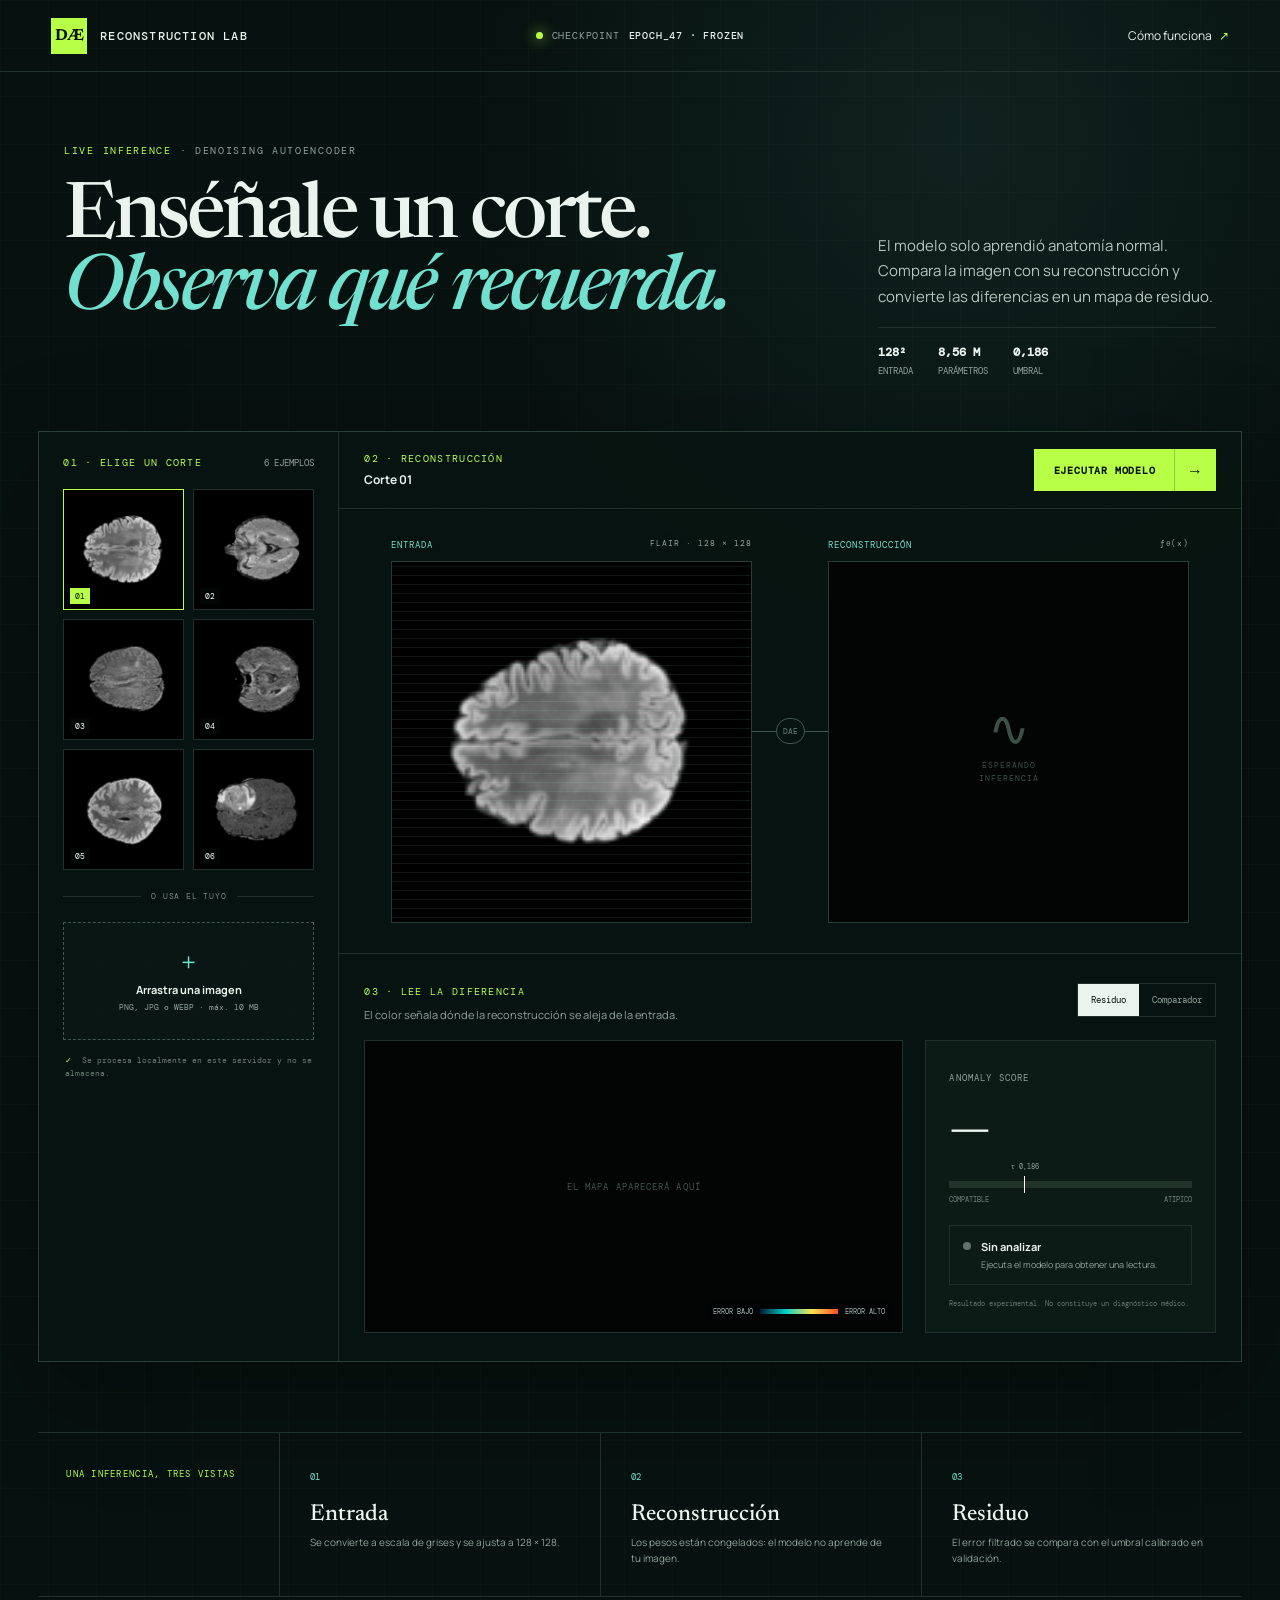
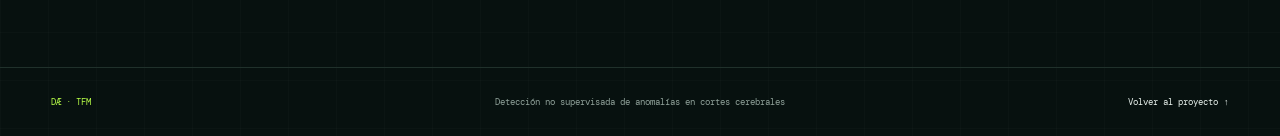
==== web/demo.html @ be8d013a "update web" ====
<!doctype html>
<html lang="es">
<head>
  <meta charset="utf-8">
  <meta name="viewport" content="width=device-width, initial-scale=1">
  <meta name="theme-color" content="#07110f">
  <meta name="description" content="Demo interactiva del autoencoder congelado para reconstrucción de cortes cerebrales FLAIR.">
  <title>DAE Lab · Reconstrucción interactiva</title>
  <link rel="preconnect" href="https://fonts.googleapis.com">
  <link rel="preconnect" href="https://fonts.gstatic.com" crossorigin>
  <link href="https://fonts.googleapis.com/css2?family=DM+Mono:wght@400;500&family=Manrope:wght@400;500;600;700&family=Newsreader:opsz,wght@6..72,500;6..72,600&display=swap" rel="stylesheet">
  <link rel="stylesheet" href="demo.css">
</head>
<body>
  <header class="topbar">
    <a class="brand" href="index.html"><span>DÆ</span><b>reconstruction lab</b></a>
    <div class="model-state"><i></i><span>checkpoint</span><b>epoch_47 · frozen</b></div>
    <a class="back-link" href="index.html">Cómo funciona <span>↗</span></a>
  </header>

  <main>
    <section class="intro">
      <p class="kicker"><span>LIVE INFERENCE</span> · DENOISING AUTOENCODER</p>
      <h1>Enséñale un corte.<br><em>Observa qué recuerda.</em></h1>
      <p class="intro-copy">El modelo solo aprendió anatomía normal. Compara la imagen con su reconstrucción y convierte las diferencias en un mapa de residuo.</p>
      <div class="micro-stats">
        <span><b>128²</b> entrada</span><span><b>8,56 M</b> parámetros</span><span><b>0,186</b> umbral</span>
      </div>
    </section>

    <section class="lab" aria-label="Laboratorio de reconstrucción">
      <aside class="source-panel">
        <div class="panel-heading">
          <span>01 · ELIGE UN CORTE</span>
          <small>6 EJEMPLOS</small>
        </div>
        <div class="samples" id="samples">
          <button class="sample active" data-src="assets/demo/sample-01.png" data-name="Corte 01"><img src="assets/demo/sample-01.png" alt="Corte cerebral de ejemplo 1"><span>01</span></button>
          <button class="sample" data-src="assets/demo/sample-02.png" data-name="Corte 02"><img src="assets/demo/sample-02.png" alt="Corte cerebral de ejemplo 2"><span>02</span></button>
          <button class="sample" data-src="assets/demo/sample-03.png" data-name="Corte 03"><img src="assets/demo/sample-03.png" alt="Corte cerebral de ejemplo 3"><span>03</span></button>
          <button class="sample" data-src="assets/demo/sample-04.png" data-name="Corte 04"><img src="assets/demo/sample-04.png" alt="Corte cerebral de ejemplo 4"><span>04</span></button>
          <button class="sample" data-src="assets/brain-normal-axial.png" data-name="Corte 05"><img src="assets/brain-normal-axial.png" alt="Corte cerebral de ejemplo 5"><span>05</span></button>
          <button class="sample" data-src="assets/brain-anomaly-high.png" data-name="Corte 06"><img src="assets/brain-anomaly-high.png" alt="Corte cerebral de ejemplo 6"><span>06</span></button>
        </div>

        <div class="or"><span>o usa el tuyo</span></div>
        <label class="dropzone" id="dropzone" for="fileInput">
          <input id="fileInput" type="file" accept="image/png,image/jpeg,image/webp">
          <span class="upload-icon">＋</span>
          <b>Arrastra una imagen</b>
          <small>PNG, JPG o WEBP · máx. 10 MB</small>
        </label>
        <p class="privacy"><i>✓</i> Se procesa localmente en este servidor y no se almacena.</p>
      </aside>

      <div class="workspace">
        <div class="workspace-head">
          <div><span>02 · RECONSTRUCCIÓN</span><b id="caseName">Corte 01</b></div>
          <button id="runButton" class="run-button"><span>Ejecutar modelo</span><i>→</i></button>
        </div>

        <div class="error-banner" id="errorBanner" role="alert"></div>
        <div class="viewer-grid" id="viewerGrid">
          <figure class="scan-card input-card">
            <figcaption><span>ENTRADA</span><small>FLAIR · 128 × 128</small></figcaption>
            <div class="image-stage"><img id="inputImage" src="assets/demo/sample-01.png" alt="Imagen de entrada seleccionada"><div class="scanline"></div></div>
          </figure>
          <div class="flow-arrow"><i></i><span>DAE</span><i></i></div>
          <figure class="scan-card output-card">
            <figcaption><span>RECONSTRUCCIÓN</span><small>fθ(x)</small></figcaption>
            <div class="image-stage result-stage"><div class="placeholder" id="reconPlaceholder"><span>∿</span><small>ESPERANDO<br>INFERENCIA</small></div><img id="reconImage" alt="Reconstrucción generada por el modelo"><div class="processing-grid"></div></div>
          </figure>
        </div>

        <div class="analysis-panel" id="analysisPanel">
          <div class="analysis-head">
            <div><span>03 · LEE LA DIFERENCIA</span><p>El color señala dónde la reconstrucción se aleja de la entrada.</p></div>
            <div class="view-tabs" role="tablist">
              <button class="active" data-view="heatmap">Residuo</button>
              <button data-view="compare">Comparador</button>
            </div>
          </div>

          <div class="result-layout">
            <div class="heatmap-wrap">
              <div class="heatmap-empty" id="heatmapEmpty">El mapa aparecerá aquí</div>
              <img id="heatmapImage" alt="Mapa de error de reconstrucción">
              <div class="compare-view" id="compareView">
                <img id="compareBefore" src="assets/demo/sample-01.png" alt="Entrada">
                <div class="compare-after" id="compareAfter"><img id="compareRecon" alt="Reconstrucción"></div>
                <input id="compareSlider" type="range" min="0" max="100" value="50" aria-label="Comparar entrada y reconstrucción">
                <span class="compare-label before">ENTRADA</span><span class="compare-label after">RECON.</span>
              </div>
              <div class="heat-legend"><span>ERROR BAJO</span><i></i><span>ERROR ALTO</span></div>
            </div>

            <div class="score-card">
              <span class="score-label">ANOMALY SCORE</span>
              <strong id="scoreValue">—</strong>
              <div class="gauge"><i id="gaugeFill"></i><b id="thresholdMark"><span>τ 0,186</span></b></div>
              <div class="gauge-labels"><span>compatible</span><span>atípico</span></div>
              <div class="verdict idle" id="verdict"><i></i><div><b>Sin analizar</b><span>Ejecuta el modelo para obtener una lectura.</span></div></div>
              <p class="warning">Resultado experimental. No constituye un diagnóstico médico.</p>
            </div>
          </div>
        </div>
      </div>
    </section>

    <section class="how-read">
      <span>UNA INFERENCIA, TRES VISTAS</span>
      <div><b>01</b><h2>Entrada</h2><p>Se convierte a escala de grises y se ajusta a 128 × 128.</p></div>
      <div><b>02</b><h2>Reconstrucción</h2><p>Los pesos están congelados: el modelo no aprende de tu imagen.</p></div>
      <div><b>03</b><h2>Residuo</h2><p>El error filtrado se compara con el umbral calibrado en validación.</p></div>
    </section>
  </main>

  <footer><span>DÆ · TFM</span><p>Detección no supervisada de anomalías en cortes cerebrales</p><a href="index.html">Volver al proyecto ↑</a></footer>
  <script src="demo.js"></script>
</body>
</html>
---- web/demo.css ----
:root{--ink:#eaf3ee;--muted:#91a39b;--bg:#07110f;--panel:#0b1815;--line:#20312b;--green:#b8ff48;--mint:#71e0ce;--orange:#ff7045;--paper:#eef0e9;--dark:#06100d;--mono:"DM Mono",monospace;--sans:"Manrope",sans-serif;--serif:"Newsreader",serif}*{box-sizing:border-box}html{scroll-behavior:smooth}body{margin:0;background:var(--bg);color:var(--ink);font-family:var(--sans);min-height:100vh;background-image:radial-gradient(circle at 75% 8%,rgba(113,224,206,.08),transparent 27%),linear-gradient(rgba(255,255,255,.015) 1px,transparent 1px),linear-gradient(90deg,rgba(255,255,255,.015) 1px,transparent 1px);background-size:auto,48px 48px,48px 48px}.topbar{height:72px;border-bottom:1px solid var(--line);display:grid;grid-template-columns:1fr auto 1fr;align-items:center;padding:0 4vw;position:relative}.brand{display:flex;align-items:center;gap:13px;color:inherit;text-decoration:none}.brand>span{display:grid;place-items:center;width:36px;height:36px;background:var(--green);color:#07110f;font:700 16px var(--serif)}.brand b{font:500 12px var(--mono);text-transform:uppercase;letter-spacing:.1em}.model-state{display:flex;align-items:center;gap:9px;font:10px var(--mono);letter-spacing:.08em;text-transform:uppercase;color:var(--muted)}.model-state i{width:7px;height:7px;border-radius:50%;background:var(--green);box-shadow:0 0 14px var(--green)}.model-state b{color:var(--ink);font-weight:500}.back-link{justify-self:end;color:var(--ink);text-decoration:none;font-size:12px}.back-link span{color:var(--green);margin-left:5px}main{max-width:1480px;margin:auto}.intro{padding:72px 5vw 54px;display:grid;grid-template-columns:minmax(0,1.5fr) minmax(280px,.7fr);column-gap:7vw}.kicker{grid-column:1/-1;font:10px var(--mono);letter-spacing:.17em;color:var(--muted);margin:0 0 26px}.kicker span{color:var(--green)}h1{font:500 clamp(50px,6vw,92px)/.94 var(--serif);letter-spacing:-.045em;margin:0}h1 em{color:var(--mint);font-weight:500}.intro-copy{align-self:end;color:#b6c4bd;line-height:1.7;font-size:15px;max-width:460px;margin:0 0 18px}.micro-stats{grid-column:2;display:flex;gap:25px;border-top:1px solid var(--line);padding-top:16px}.micro-stats span{font:9px var(--mono);color:var(--muted);text-transform:uppercase}.micro-stats b{display:block;color:var(--ink);font-size:12px;margin-bottom:5px}.lab{margin:0 3vw 70px;border:1px solid #2b3e36;display:grid;grid-template-columns:300px 1fr;background:rgba(8,20,17,.86);box-shadow:0 32px 100px rgba(0,0,0,.28)}.source-panel{padding:24px;border-right:1px solid var(--line)}.panel-heading,.workspace-head,.analysis-head{display:flex;align-items:center;justify-content:space-between}.panel-heading>span,.workspace-head>div>span,.analysis-head>div>span{font:10px var(--mono);letter-spacing:.13em;color:var(--green)}.panel-heading small{font:9px var(--mono);color:var(--muted)}.samples{display:grid;grid-template-columns:repeat(2,1fr);gap:9px;margin-top:20px}.sample{appearance:none;border:1px solid var(--line);padding:0;background:#030806;position:relative;aspect-ratio:1;cursor:pointer;overflow:hidden;transition:border-color .2s,transform .2s}.sample:hover{transform:translateY(-2px);border-color:#648075}.sample.active{border-color:var(--green);box-shadow:inset 0 0 0 1px var(--green)}.sample img{width:100%;height:100%;object-fit:cover;display:block;filter:grayscale(1)}.sample span{position:absolute;left:6px;bottom:5px;background:rgba(3,8,6,.8);padding:3px 5px;color:white;font:8px var(--mono)}.sample.active span{background:var(--green);color:var(--dark)}.or{display:flex;align-items:center;gap:10px;margin:21px 0;color:#75877e;font:8px var(--mono);text-transform:uppercase;letter-spacing:.1em}.or:before,.or:after{content:"";height:1px;background:var(--line);flex:1}.dropzone{height:118px;border:1px dashed #40574d;display:flex;flex-direction:column;justify-content:center;align-items:center;cursor:pointer;transition:.2s;background:rgba(255,255,255,.012)}.dropzone:hover,.dropzone.dragging{border-color:var(--mint);background:rgba(113,224,206,.05)}.dropzone input{display:none}.upload-icon{font:300 23px var(--mono);color:var(--mint);line-height:1}.dropzone b{font-size:11px;margin-top:9px}.dropzone small{font:8px var(--mono);color:var(--muted);margin-top:5px}.privacy{font:8px/1.55 var(--mono);color:#6e8178;margin:14px 2px 0}.privacy i{font-style:normal;color:var(--green);margin-right:5px}.workspace{min-width:0}.workspace-head{height:77px;border-bottom:1px solid var(--line);padding:0 25px}.workspace-head>div{display:flex;flex-direction:column;gap:6px}.workspace-head>div>b{font-size:12px}.run-button{border:0;background:var(--green);height:42px;padding:0 0 0 20px;color:#0a130f;font:700 10px var(--mono);letter-spacing:.08em;text-transform:uppercase;display:flex;align-items:center;gap:18px;cursor:pointer}.run-button i{font-style:normal;border-left:1px solid rgba(0,0,0,.2);height:42px;display:grid;place-items:center;width:42px;font-size:16px}.run-button:hover{background:#c8ff6e}.run-button.loading{pointer-events:none;opacity:.75}.run-button.loading i{font-size:0}.run-button.loading i:after{content:"";width:13px;height:13px;border:2px solid #07110f;border-right-color:transparent;border-radius:50%;animation:spin .7s linear infinite}@keyframes spin{to{transform:rotate(360deg)}}.error-banner{display:none;margin:18px 25px 0;padding:12px 15px;border:1px solid rgba(255,112,69,.55);background:rgba(255,112,69,.08);color:#ffc1ae;font:10px/1.5 var(--mono)}.error-banner.visible{display:block}.viewer-grid{display:grid;grid-template-columns:minmax(210px,1fr) 76px minmax(210px,1fr);align-items:center;padding:30px clamp(20px,4vw,64px);max-width:950px;margin:auto}.scan-card{margin:0;min-width:0}.scan-card figcaption{display:flex;justify-content:space-between;margin-bottom:10px;font:9px var(--mono);letter-spacing:.11em;color:var(--mint)}.scan-card figcaption small{color:var(--muted)}.image-stage{position:relative;aspect-ratio:1;background:#020504;border:1px solid #283b34;overflow:hidden}.image-stage>img{width:100%;height:100%;object-fit:contain;display:block;filter:grayscale(1)}.scanline{position:absolute;inset:0;background:linear-gradient(transparent 49%,rgba(113,224,206,.11) 50%,transparent 51%);background-size:100% 9px;pointer-events:none;mix-blend-mode:screen}.result-stage>img{display:none}.result-stage.ready>img{display:block}.placeholder{position:absolute;inset:0;display:grid;place-content:center;text-align:center;color:#3d5048}.placeholder span{font:50px var(--serif)}.placeholder small{font:8px/1.6 var(--mono);letter-spacing:.13em}.result-stage.ready .placeholder{display:none}.processing-grid{display:none;position:absolute;inset:0;background:repeating-linear-gradient(0deg,transparent 0 15px,rgba(184,255,72,.08) 16px),repeating-linear-gradient(90deg,transparent 0 15px,rgba(184,255,72,.08) 16px)}.result-stage.processing .processing-grid{display:block;animation:blink .7s steps(2) infinite}@keyframes blink{50%{opacity:.3}}.flow-arrow{display:flex;align-items:center;color:#678078;font:8px var(--mono)}.flow-arrow i{height:1px;background:#42574f;flex:1}.flow-arrow span{border:1px solid #42574f;border-radius:20px;padding:7px 6px}.analysis-panel{border-top:1px solid var(--line);padding:24px 25px 28px}.analysis-head p{font-size:11px;color:var(--muted);margin:7px 0 0}.view-tabs{display:flex;border:1px solid var(--line)}.view-tabs button{border:0;background:transparent;color:var(--muted);padding:10px 13px;font:9px var(--mono);cursor:pointer}.view-tabs button.active{background:var(--ink);color:var(--dark)}.result-layout{display:grid;grid-template-columns:minmax(260px,1.3fr) minmax(240px,.7fr);gap:22px;margin-top:18px}.heatmap-wrap{position:relative;background:#020504;border:1px solid var(--line);min-height:255px;display:grid;place-items:center;overflow:hidden}.heatmap-wrap>img{height:100%;max-height:300px;aspect-ratio:1;object-fit:contain;display:none}.heatmap-wrap.ready>img{display:block}.heatmap-empty{font:9px var(--mono);letter-spacing:.12em;color:#42554c;text-transform:uppercase}.heatmap-wrap.ready .heatmap-empty{display:none}.heat-legend{position:absolute;right:12px;bottom:11px;display:flex;gap:7px;align-items:center;font:7px var(--mono);color:#a6b6af;background:rgba(2,5,4,.78);padding:5px}.heat-legend i{width:78px;height:5px;background:linear-gradient(90deg,#001932,#05d2c5,#ffe154,#ff4b27)}.compare-view{display:none;position:absolute;inset:0;margin:auto;width:min(100%,300px);aspect-ratio:1}.compare-view>img,.compare-after img{width:100%;height:100%;object-fit:contain;filter:grayscale(1)}.compare-after{position:absolute;inset:0 50% 0 0;overflow:hidden;border-right:1px solid var(--green)}.compare-after img{width:300px;max-width:none}.compare-view input{position:absolute;inset:0;width:100%;height:100%;opacity:0;cursor:ew-resize;margin:0}.compare-label{position:absolute;top:9px;background:rgba(5,14,11,.82);padding:5px 7px;font:7px var(--mono);color:white}.compare-label.before{left:9px}.compare-label.after{right:9px}.heatmap-wrap.compare-mode>img,.heatmap-wrap.compare-mode .heat-legend{display:none}.heatmap-wrap.compare-mode .compare-view{display:block}.score-card{border:1px solid var(--line);padding:23px;background:#0d1b17}.score-label{font:9px var(--mono);letter-spacing:.13em;color:var(--muted)}.score-card>strong{display:block;font:500 clamp(44px,5vw,68px)/1 var(--serif);margin:14px 0 17px}.gauge{height:7px;background:#22332c;position:relative}.gauge>i{display:block;height:100%;width:0;background:linear-gradient(90deg,var(--mint),var(--green),var(--orange));transition:width .7s cubic-bezier(.2,.8,.2,1)}.gauge>b{position:absolute;left:31%;top:-5px;width:1px;height:17px;background:white}.gauge>b span{position:absolute;bottom:22px;left:50%;transform:translateX(-50%);white-space:nowrap;font:7px var(--mono);color:var(--muted)}.gauge-labels{display:flex;justify-content:space-between;font:7px var(--mono);color:#6e8178;margin-top:7px;text-transform:uppercase}.verdict{display:flex;gap:10px;margin-top:21px;padding:13px;border:1px solid var(--line)}.verdict>i{width:8px;height:8px;border-radius:50%;margin-top:3px;background:#60736b}.verdict div{display:flex;flex-direction:column;gap:4px}.verdict b{font-size:11px}.verdict span{font-size:9px;line-height:1.45;color:var(--muted)}.verdict.normal{border-color:rgba(184,255,72,.35);background:rgba(184,255,72,.04)}.verdict.normal>i{background:var(--green);box-shadow:0 0 10px var(--green)}.verdict.anomaly{border-color:rgba(255,112,69,.4);background:rgba(255,112,69,.05)}.verdict.anomaly>i{background:var(--orange);box-shadow:0 0 10px var(--orange)}.warning{font:7px/1.5 var(--mono);color:#64776e;margin:14px 0 0}.how-read{border-top:1px solid var(--line);border-bottom:1px solid var(--line);margin:0 3vw 70px;display:grid;grid-template-columns:.75fr repeat(3,1fr)}.how-read>span{padding:35px 28px;font:9px var(--mono);color:var(--green);letter-spacing:.14em}.how-read>div{padding:30px;border-left:1px solid var(--line)}.how-read b{font:9px var(--mono);color:var(--mint)}.how-read h2{font:500 23px var(--serif);margin:18px 0 8px}.how-read p{font-size:10px;line-height:1.6;color:var(--muted);margin:0}footer{border-top:1px solid var(--line);display:grid;grid-template-columns:1fr auto 1fr;padding:28px 4vw;font:9px var(--mono);color:var(--muted)}footer>span{color:var(--green)}footer p{margin:0}footer a{justify-self:end;color:var(--ink);text-decoration:none}@media(max-width:980px){.lab{grid-template-columns:230px}.viewer-grid{padding:28px 20px}.intro{grid-template-columns:1fr}.intro-copy,.micro-stats{grid-column:1;margin-top:30px}.how-read{grid-template-columns:1fr 1fr}.how-read>span{grid-column:1/-1}.how-read>div:nth-of-type(1){border-left:0}}@media(max-width:760px){.topbar{grid-template-columns:1fr auto}.model-state{display:none}.intro{padding-top:50px}.lab{grid-template-columns:1fr;margin-inline:4vw}.source-panel{border-right:0;border-bottom:1px solid var(--line)}.samples{grid-template-columns:repeat(6,1fr)}.dropzone{height:90px}.viewer-grid{grid-template-columns:1fr 32px 1fr}.flow-arrow span{display:none}.result-layout{grid-template-columns:1fr}.heatmap-wrap{min-height:300px}.score-card>strong{font-size:58px}}@media(max-width:520px){.topbar{padding:0 5vw}.brand b,.back-link{font-size:9px}h1{font-size:48px}.micro-stats{gap:16px;flex-wrap:wrap}.lab{margin-inline:0;border-left:0;border-right:0}.source-panel,.analysis-panel{padding:20px 5vw}.samples{grid-template-columns:repeat(3,1fr)}.workspace-head{padding-inline:5vw}.workspace-head>div>b{display:none}.viewer-grid{grid-template-columns:1fr;gap:13px}.flow-arrow{transform:rotate(90deg);width:40px;justify-self:center}.result-layout{grid-template-columns:1fr}.how-read{grid-template-columns:1fr;margin-inline:0}.how-read>div{border-left:0;border-top:1px solid var(--line)}footer{grid-template-columns:1fr;gap:10px}footer a{justify-self:start}}
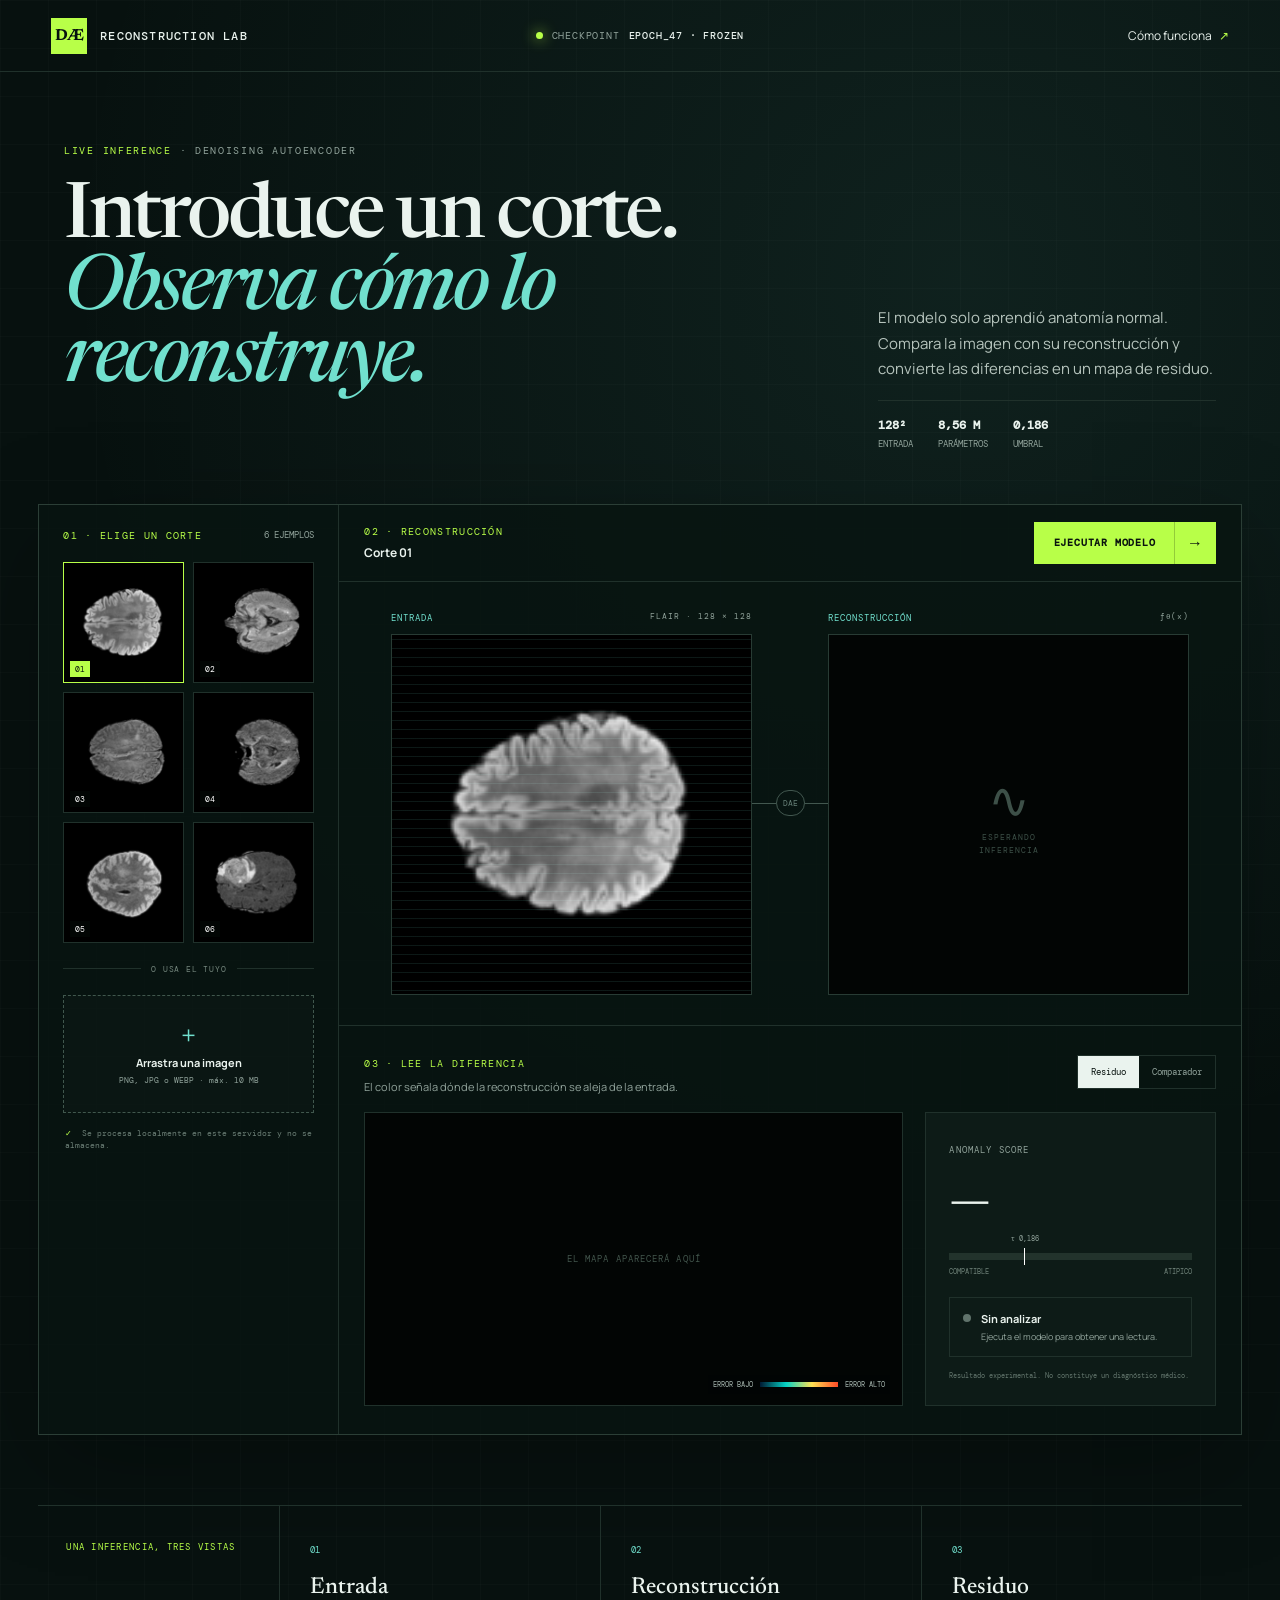
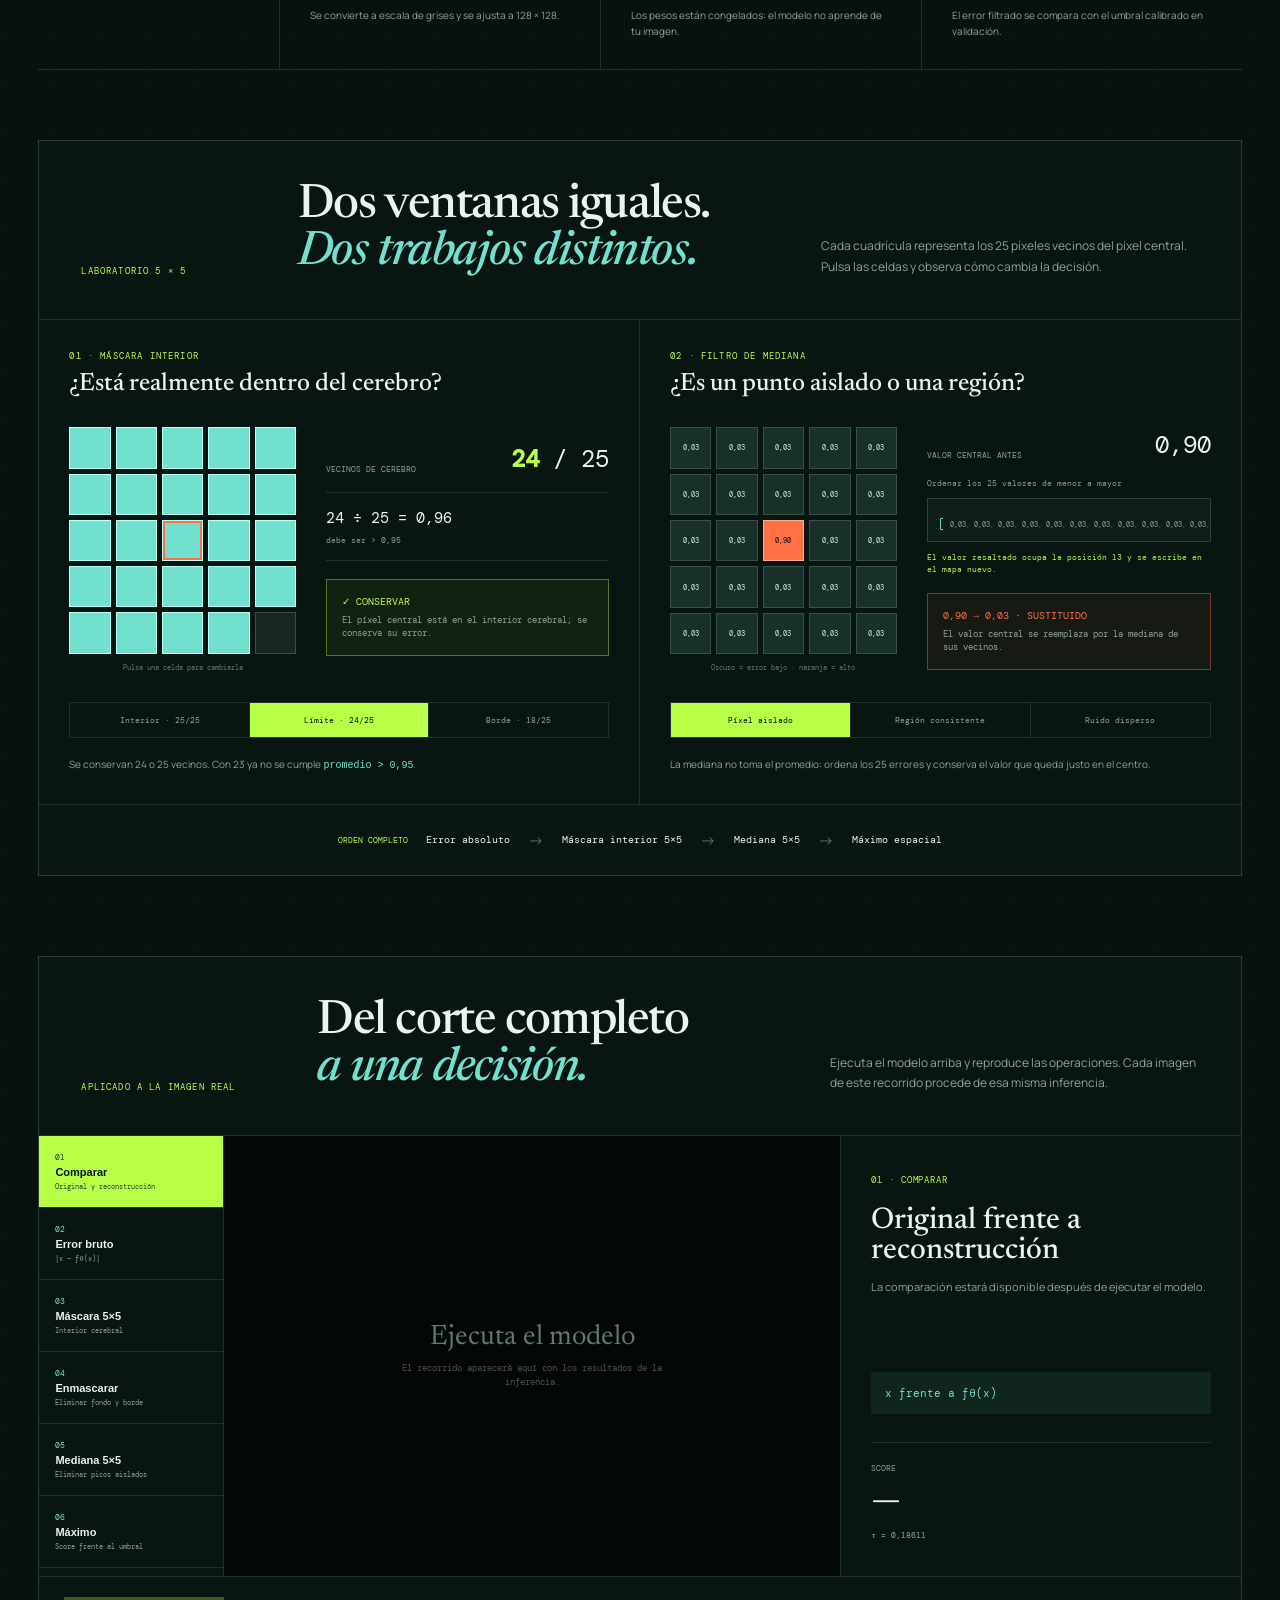
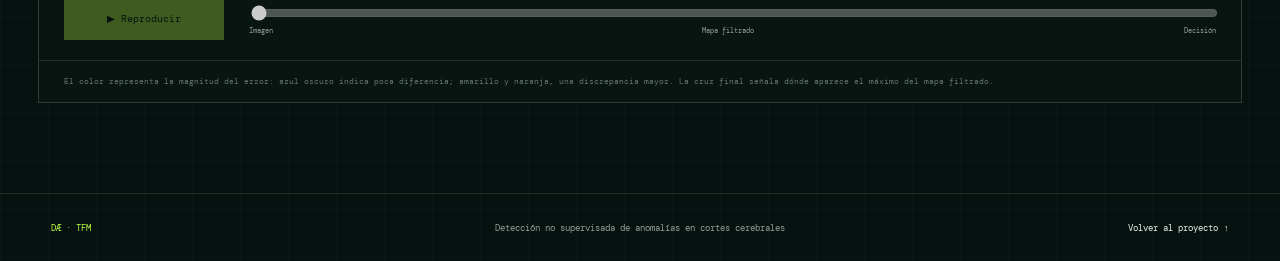
==== commit 9b3f7a21: "update" ====
--- a/web/demo.html
+++ b/web/demo.html
@@ -10,6 +10,7 @@
   <link rel="preconnect" href="https://fonts.gstatic.com" crossorigin>
   <link href="https://fonts.googleapis.com/css2?family=DM+Mono:wght@400;500&family=Manrope:wght@400;500;600;700&family=Newsreader:opsz,wght@6..72,500;6..72,600&display=swap" rel="stylesheet">
   <link rel="stylesheet" href="demo.css">
+  <link rel="stylesheet" href="demo-window.css?v=2">
 </head>
 <body>
   <header class="topbar">
@@ -21,7 +22,7 @@
   <main>
     <section class="intro">
       <p class="kicker"><span>LIVE INFERENCE</span> · DENOISING AUTOENCODER</p>
-      <h1>Enséñale un corte.<br><em>Observa qué recuerda.</em></h1>
+      <h1>Introduce un corte.<br><em>Observa cómo lo reconstruye.</em></h1>
       <p class="intro-copy">El modelo solo aprendió anatomía normal. Compara la imagen con su reconstrucción y convierte las diferencias en un mapa de residuo.</p>
       <div class="micro-stats">
         <span><b>128²</b> entrada</span><span><b>8,56 M</b> parámetros</span><span><b>0,186</b> umbral</span>
@@ -113,9 +114,60 @@
       <div><b>02</b><h2>Reconstrucción</h2><p>Los pesos están congelados: el modelo no aprende de tu imagen.</p></div>
       <div><b>03</b><h2>Residuo</h2><p>El error filtrado se compara con el umbral calibrado en validación.</p></div>
     </section>
+
+    <section class="window-lab" aria-labelledby="window-title">
+      <div class="window-intro"><span>LABORATORIO 5 × 5</span><h2 id="window-title">Dos ventanas iguales.<br><em>Dos trabajos distintos.</em></h2><p>Cada cuadrícula representa los 25 píxeles vecinos del píxel central. Pulsa las celdas y observa cómo cambia la decisión.</p></div>
+      <div class="window-panels">
+        <article class="window-panel mask-window">
+          <div class="window-heading"><span>01 · MÁSCARA INTERIOR</span><b>¿Está realmente dentro del cerebro?</b></div>
+          <div class="window-workspace">
+            <div><div class="pixel-grid" id="maskGrid" aria-label="Ventana interactiva de máscara de cinco por cinco"></div><small>Pulsa una celda para cambiarla</small></div>
+            <div class="window-math"><div><span>VECINOS DE CEREBRO</span><strong><b id="maskCount">24</b> / 25</strong></div><div class="fraction-read"><span id="maskFraction">24 ÷ 25 = 0,96</span><i>debe ser &gt; 0,95</i></div><div class="window-verdict keep" id="maskVerdict"><b>✓ CONSERVAR</b><span>El píxel central está en el interior cerebral; se conserva su error.</span></div></div>
+          </div>
+          <div class="window-presets"><button type="button" data-mask-preset="inside">Interior · 25/25</button><button class="active" type="button" data-mask-preset="limit">Límite · 24/25</button><button type="button" data-mask-preset="edge">Borde · 18/25</button></div>
+          <p>Se conservan 24 o 25 vecinos. Con 23 ya no se cumple <code>promedio &gt; 0,95</code>.</p>
+        </article>
+        <article class="window-panel median-window">
+          <div class="window-heading"><span>02 · FILTRO DE MEDIANA</span><b>¿Es un punto aislado o una región?</b></div>
+          <div class="window-workspace">
+            <div><div class="pixel-grid value-grid" id="medianGrid" aria-label="Ventana interactiva del filtro de mediana de cinco por cinco"></div><small>Oscuro = error bajo · naranja = alto</small></div>
+            <div class="window-math"><div><span>VALOR CENTRAL ANTES</span><strong id="medianBefore">0,90</strong></div><div class="median-sort"><span>Ordenar los 25 valores de menor a mayor</span><div class="ordered-values" id="medianOrdered" aria-label="Los 25 errores ordenados; el valor 13 es la mediana"></div><b>El valor resaltado ocupa la posición 13 y se escribe en el mapa nuevo.</b></div><div class="window-verdict remove" id="medianVerdict"><b>0,90 → 0,03 · SUSTITUIDO</b><span>El pico central se reemplaza por la mediana de sus vecinos.</span></div></div>
+          </div>
+          <div class="window-presets"><button class="active" type="button" data-median-preset="isolated">Píxel aislado</button><button type="button" data-median-preset="region">Región consistente</button><button type="button" data-median-preset="noise">Ruido disperso</button></div>
+          <p>La mediana no toma el promedio: ordena los 25 errores y conserva el valor que queda justo en el centro.</p>
+        </article>
+      </div>
+      <div class="window-summary"><span>ORDEN COMPLETO</span><b>Error absoluto</b><i>→</i><b>Máscara interior 5×5</b><i>→</i><b>Mediana 5×5</b><i>→</i><b>Máximo espacial</b></div>
+    </section>
+
+    <section class="image-process-lab" aria-labelledby="image-process-title">
+      <div class="process-intro"><span>APLICADO A LA IMAGEN REAL</span><h2 id="image-process-title">Del corte completo<br><em>a una decisión.</em></h2><p>Ejecuta el modelo arriba y reproduce las operaciones. Cada imagen de este recorrido procede de esa misma inferencia.</p></div>
+      <div class="process-shell waiting" id="processShell">
+        <div class="process-stage-list" role="tablist" aria-label="Etapas del cálculo del score">
+          <button class="active" type="button" data-process-stage="0"><span>01</span><b>Comparar</b><small>Original y reconstrucción</small></button>
+          <button type="button" data-process-stage="1"><span>02</span><b>Error bruto</b><small>|x − fθ(x)|</small></button>
+          <button type="button" data-process-stage="2"><span>03</span><b>Máscara 5×5</b><small>Interior cerebral</small></button>
+          <button type="button" data-process-stage="3"><span>04</span><b>Enmascarar</b><small>Eliminar fondo y borde</small></button>
+          <button type="button" data-process-stage="4"><span>05</span><b>Mediana 5×5</b><small>Eliminar picos aislados</small></button>
+          <button type="button" data-process-stage="5"><span>06</span><b>Máximo</b><small>Score frente al umbral</small></button>
+        </div>
+        <div class="process-viewer">
+          <div class="process-placeholder"><b>Ejecuta el modelo</b><span>El recorrido aparecerá aquí con los resultados de la inferencia.</span></div>
+          <div class="process-image-stage">
+            <img id="processImage" alt="Resultado de la etapa seleccionada">
+            <img id="processInset" alt="Imagen auxiliar de la etapa">
+            <span class="process-inset-label" id="processInsetLabel">RECONSTRUCCIÓN</span>
+            <i class="maximum-marker" id="maximumMarker"></i>
+          </div>
+        </div>
+        <div class="process-copy"><span id="processNumber">01 · COMPARAR</span><h3 id="processTitle">Original frente a reconstrucción</h3><p id="processText">La comparación estará disponible después de ejecutar el modelo.</p><code id="processFormula">x frente a fθ(x)</code><div class="process-score"><span>SCORE</span><b id="processScore">—</b><i>τ = 0,18611</i></div></div>
+        <div class="process-controls"><button id="processPlay" type="button" disabled>▶ <span>Reproducir</span></button><div><input id="processRange" type="range" min="0" max="5" value="0" disabled aria-label="Recorrer el procesamiento de la imagen"><div><span>Imagen</span><span>Mapa filtrado</span><span>Decisión</span></div></div></div>
+      </div>
+      <p class="process-note">El color representa la magnitud del error: azul oscuro indica poca diferencia; amarillo y naranja, una discrepancia mayor. La cruz final señala dónde aparece el máximo del mapa filtrado.</p>
+    </section>
   </main>
 
   <footer><span>DÆ · TFM</span><p>Detección no supervisada de anomalías en cortes cerebrales</p><a href="index.html">Volver al proyecto ↑</a></footer>
-  <script src="demo.js"></script>
+  <script src="demo.js?v=2"></script>
 </body>
 </html>
--- a/web/demo-window.css
+++ b/web/demo-window.css
@@ -0,0 +1,193 @@
+.window-lab {
+  margin: 0 3vw 80px;
+  border: 1px solid #2b3e36;
+  background: #091511;
+}
+
+.window-intro {
+  display: grid;
+  grid-template-columns: .35fr 1fr .8fr;
+  gap: 4vw;
+  align-items: end;
+  padding: 42px;
+  border-bottom: 1px solid var(--line);
+}
+
+.window-intro > span,
+.window-heading span {
+  color: var(--green);
+  font: 9px var(--mono);
+  letter-spacing: .13em;
+}
+
+.window-intro h2 {
+  margin: 0;
+  font: 500 clamp(30px, 3.7vw, 52px)/1 var(--serif);
+  letter-spacing: -.03em;
+}
+
+.window-intro h2 em { color: var(--mint); }
+.window-intro p { margin: 0; color: var(--muted); font-size: 12px; line-height: 1.7; }
+.window-panels { display: grid; grid-template-columns: 1fr 1fr; }
+.window-panel { padding: 30px; min-width: 0; }
+.window-panel:first-child { border-right: 1px solid var(--line); }
+.window-heading { display: flex; flex-direction: column; gap: 10px; }
+.window-heading b { font: 500 25px var(--serif); }
+.window-workspace { display: grid; grid-template-columns: minmax(180px, .8fr) minmax(0,1fr); gap: 30px; align-items: center; margin: 30px 0; }
+.window-workspace > div,.window-math,.median-sort { min-width: 0; }
+.window-workspace small { display: block; color: #65786f; font: 7px var(--mono); text-align: center; margin-top: 9px; }
+
+.pixel-grid {
+  display: grid;
+  grid-template-columns: repeat(5, 1fr);
+  gap: 5px;
+  aspect-ratio: 1;
+}
+
+.pixel-grid button {
+  border: 1px solid #395047;
+  background: #172820;
+  cursor: pointer;
+  color: transparent;
+  transition: transform .15s, background .2s, border-color .2s;
+}
+
+.pixel-grid button:hover { transform: scale(.92); }
+.pixel-grid button.on { background: var(--mint); border-color: #b9fff4; }
+.pixel-grid button.center { box-shadow: inset 0 0 0 2px var(--orange); }
+.value-grid button { color: #dce7e1; font: 7px var(--mono); }
+.value-grid button.low { background: #173029; }
+.value-grid button.mid { background: #7b6431; }
+.value-grid button.high { background: var(--orange); color: #07110f; border-color: #ffac91; }
+
+.window-math { display: grid; gap: 18px; }
+.window-math > div:first-child { display: flex; justify-content: space-between; align-items: end; }
+.window-math span { color: var(--muted); font: 8px var(--mono); }
+.window-math strong { font: 24px var(--mono); }
+.window-math strong b { color: var(--green); }
+.fraction-read { border-top: 1px solid var(--line); border-bottom: 1px solid var(--line); padding: 15px 0; }
+.fraction-read span, .fraction-read i { display: block; }
+.fraction-read span { color: var(--ink); font-size: 15px; }
+.fraction-read i { color: var(--muted); font: 8px var(--mono); margin-top: 7px; }
+.window-verdict { padding: 15px; border: 1px solid var(--line); }
+.window-verdict b, .window-verdict span { display: block; }
+.window-verdict b { font: 10px var(--mono); }
+.window-verdict span { color: var(--muted); font-size: 9px; line-height: 1.45; margin-top: 6px; }
+.window-verdict.keep { background: rgba(184,255,72,.05); border-color: rgba(184,255,72,.4); }
+.window-verdict.keep b { color: var(--green); }
+.window-verdict.remove { background: rgba(255,112,69,.06); border-color: rgba(255,112,69,.4); }
+.window-verdict.remove b { color: var(--orange); }
+.median-sort span, .median-sort b { display: block; font: 8px var(--mono); }
+.ordered-values { display: flex; align-items: center; gap: 0; width: 100%; max-width: 100%; min-width: 0; margin: 10px 0; padding: 17px 10px 9px; overflow-x: auto; overflow-y: hidden; white-space: nowrap; border: 1px solid #2c4238; background: #0d1e18; scrollbar-color: var(--mint) #14271f; }
+.ordered-values:before { content:"["; color:var(--mint); font:12px var(--mono); margin-right:3px; }
+.ordered-values:after { content:"]"; color:var(--mint); font:12px var(--mono); margin-left:1px; }
+.ordered-values i { display: inline-block; position: relative; flex: 0 0 auto; padding: 3px 2px; color: #8da097; font: 7px var(--mono); font-style: normal; }
+.ordered-values i:not(:last-child):after { content:","; color:#52685d; }
+.ordered-values i.selected { background: var(--green); color: var(--dark); font-weight: 700; box-shadow: 0 0 12px rgba(184,255,72,.3); }
+.ordered-values i.selected:before { content:"13.º"; position:absolute; top:-12px; left:50%; transform:translateX(-50%); color:var(--green); font:6px var(--mono); }
+.median-sort b { color: var(--green); line-height: 1.45; }
+.window-presets { display: flex; border: 1px solid var(--line); }
+.window-presets button { flex: 1; border: 0; border-right: 1px solid var(--line); background: transparent; color: var(--muted); padding: 12px 8px; font: 8px var(--mono); cursor: pointer; }
+.window-presets button:last-child { border: 0; }
+.window-presets button.active { background: var(--green); color: var(--dark); }
+.window-panel > p { color: var(--muted); font-size: 10px; line-height: 1.6; margin: 18px 0 0; }
+.window-panel code { color: var(--mint); }
+.window-summary { display: flex; align-items: center; justify-content: center; gap: 18px; border-top: 1px solid var(--line); padding: 24px; }
+.window-summary span { color: var(--green); font: 8px var(--mono); }
+.window-summary b { font: 10px var(--mono); font-weight: 400; }
+.window-summary i { color: #587067; font-style: normal; }
+
+@media (max-width: 900px) {
+  .window-intro { grid-template-columns: 1fr; }
+  .window-panels { grid-template-columns: 1fr; }
+  .window-panel:first-child { border-right: 0; border-bottom: 1px solid var(--line); }
+  .window-summary { flex-wrap: wrap; }
+}
+
+@media (max-width: 560px) {
+  .window-lab { margin-inline: 0; border-left: 0; border-right: 0; }
+  .window-intro, .window-panel { padding: 24px 5vw; }
+  .window-workspace { grid-template-columns: 1fr; }
+  .pixel-grid { max-width: 260px; width: 100%; margin: auto; }
+  .window-presets { flex-direction: column; }
+  .window-presets button { border-right: 0; border-bottom: 1px solid var(--line); }
+  .window-summary { justify-content: flex-start; }
+}
+
+.image-process-lab {
+  margin: 0 3vw 90px;
+  border: 1px solid #2b3e36;
+  background: #091511;
+}
+
+.process-intro {
+  display: grid;
+  grid-template-columns: .4fr 1fr .8fr;
+  gap: 4vw;
+  align-items: end;
+  padding: 42px;
+  border-bottom: 1px solid var(--line);
+}
+
+.process-intro > span { color: var(--green); font: 9px var(--mono); letter-spacing: .13em; }
+.process-intro h2 { margin: 0; font: 500 clamp(30px,3.7vw,52px)/1 var(--serif); letter-spacing: -.03em; }
+.process-intro h2 em { color: var(--mint); }
+.process-intro p { margin: 0; color: var(--muted); font-size: 12px; line-height: 1.7; }
+.process-shell { display: grid; grid-template-columns: 185px minmax(300px,1fr) minmax(260px,.65fr); }
+.process-stage-list { border-right: 1px solid var(--line); }
+.process-stage-list button { width: 100%; display: flex; flex-direction: column; gap: 4px; padding: 16px; border: 0; border-bottom: 1px solid var(--line); background: transparent; color: var(--ink); text-align: left; cursor: pointer; }
+.process-stage-list button span { color: var(--mint); font: 8px var(--mono); }
+.process-stage-list button b { font-size: 11px; }
+.process-stage-list button small { color: var(--muted); font: 7px var(--mono); }
+.process-stage-list button.active { background: var(--green); color: var(--dark); }
+.process-stage-list button.active span,.process-stage-list button.active small { color: #28402f; }
+.process-viewer { min-height: 440px; display: grid; place-items: center; padding: 30px; background: #030806; position: relative; }
+.process-placeholder { text-align: center; max-width: 260px; }
+.process-placeholder b,.process-placeholder span { display: block; }
+.process-placeholder b { font: 28px var(--serif); color: #64776e; }
+.process-placeholder span { color: #44574e; font: 9px/1.6 var(--mono); margin-top: 10px; }
+.process-image-stage { display: none; position: relative; width: min(100%,390px); aspect-ratio: 1; border: 1px solid #2b4138; background: #000; }
+.process-shell.ready .process-placeholder { display: none; }
+.process-shell.ready .process-image-stage { display: block; }
+.process-image-stage > #processImage { display: block; width: 100%; height: 100%; object-fit: contain; image-rendering: auto; }
+#processInset { display: none; position: absolute; right: 12px; bottom: 12px; width: 31%; height: 31%; object-fit: contain; background: #000; border: 2px solid var(--green); }
+.process-image-stage.has-inset #processInset,.process-image-stage.has-inset .process-inset-label { display: block; }
+.process-inset-label { display: none; position: absolute; right: 12px; bottom: calc(31% + 17px); background: var(--green); color: var(--dark); padding: 4px 6px; font: 7px var(--mono); }
+.maximum-marker { display: none; position: absolute; width: 24px; height: 24px; transform: translate(-50%,-50%); border: 2px solid var(--orange); border-radius: 50%; box-shadow: 0 0 18px var(--orange); }
+.maximum-marker:before,.maximum-marker:after { content:""; position:absolute; background:var(--orange); }
+.maximum-marker:before { left:50%; top:-7px; bottom:-7px; width:1px; }
+.maximum-marker:after { top:50%; left:-7px; right:-7px; height:1px; }
+.process-image-stage.show-maximum .maximum-marker { display:block; animation:markerPulse 1s ease-in-out infinite; }
+@keyframes markerPulse { 50% { transform:translate(-50%,-50%) scale(1.25); } }
+.process-copy { border-left: 1px solid var(--line); padding: 30px; }
+.process-copy > span { color: var(--green); font: 9px var(--mono); letter-spacing: .1em; }
+.process-copy h3 { margin: 18px 0 12px; font: 500 30px var(--serif); }
+.process-copy p { color: var(--muted); font-size: 11px; line-height: 1.65; min-height: 72px; }
+.process-copy code { display: block; margin-top: 22px; padding: 14px; background: #10251e; color: var(--mint); font: 11px var(--mono); }
+.process-score { margin-top: 28px; border-top: 1px solid var(--line); padding-top: 20px; }
+.process-score span,.process-score i { display: block; color: var(--muted); font: 8px var(--mono); }
+.process-score b { display: block; margin: 6px 0; font: 45px var(--serif); }
+.process-score i { font-style: normal; }
+.process-controls { grid-column: 1/-1; display: grid; grid-template-columns: 160px 1fr; gap: 25px; align-items: center; border-top: 1px solid var(--line); padding: 20px 25px; }
+.process-controls > button { background: var(--green); color: var(--dark); border: 0; padding: 15px; font: 10px var(--mono); cursor: pointer; }
+.process-controls > button:disabled { opacity: .3; cursor: not-allowed; }
+.process-controls input { width: 100%; accent-color: var(--green); }
+.process-controls > div > div { display:flex; justify-content:space-between; color:var(--muted); font:7px var(--mono); }
+.process-note { margin: 0; padding: 14px 25px; border-top: 1px solid var(--line); color: #65786f; font: 8px/1.55 var(--mono); }
+
+@media (max-width: 980px) {
+  .process-intro { grid-template-columns: 1fr; }
+  .process-shell { grid-template-columns: 150px 1fr; }
+  .process-copy { grid-column: 1/-1; border-left: 0; border-top: 1px solid var(--line); }
+}
+
+@media (max-width: 620px) {
+  .image-process-lab { margin-inline: 0; border-left: 0; border-right: 0; }
+  .process-intro { padding: 24px 5vw; }
+  .process-shell { grid-template-columns: 1fr; }
+  .process-stage-list { display: grid; grid-template-columns: repeat(2,1fr); border-right: 0; }
+  .process-stage-list button { border-right: 1px solid var(--line); }
+  .process-viewer { min-height: 340px; padding: 20px; }
+  .process-copy { grid-column: 1; padding: 24px 5vw; }
+  .process-controls { grid-template-columns: 1fr; }
+}
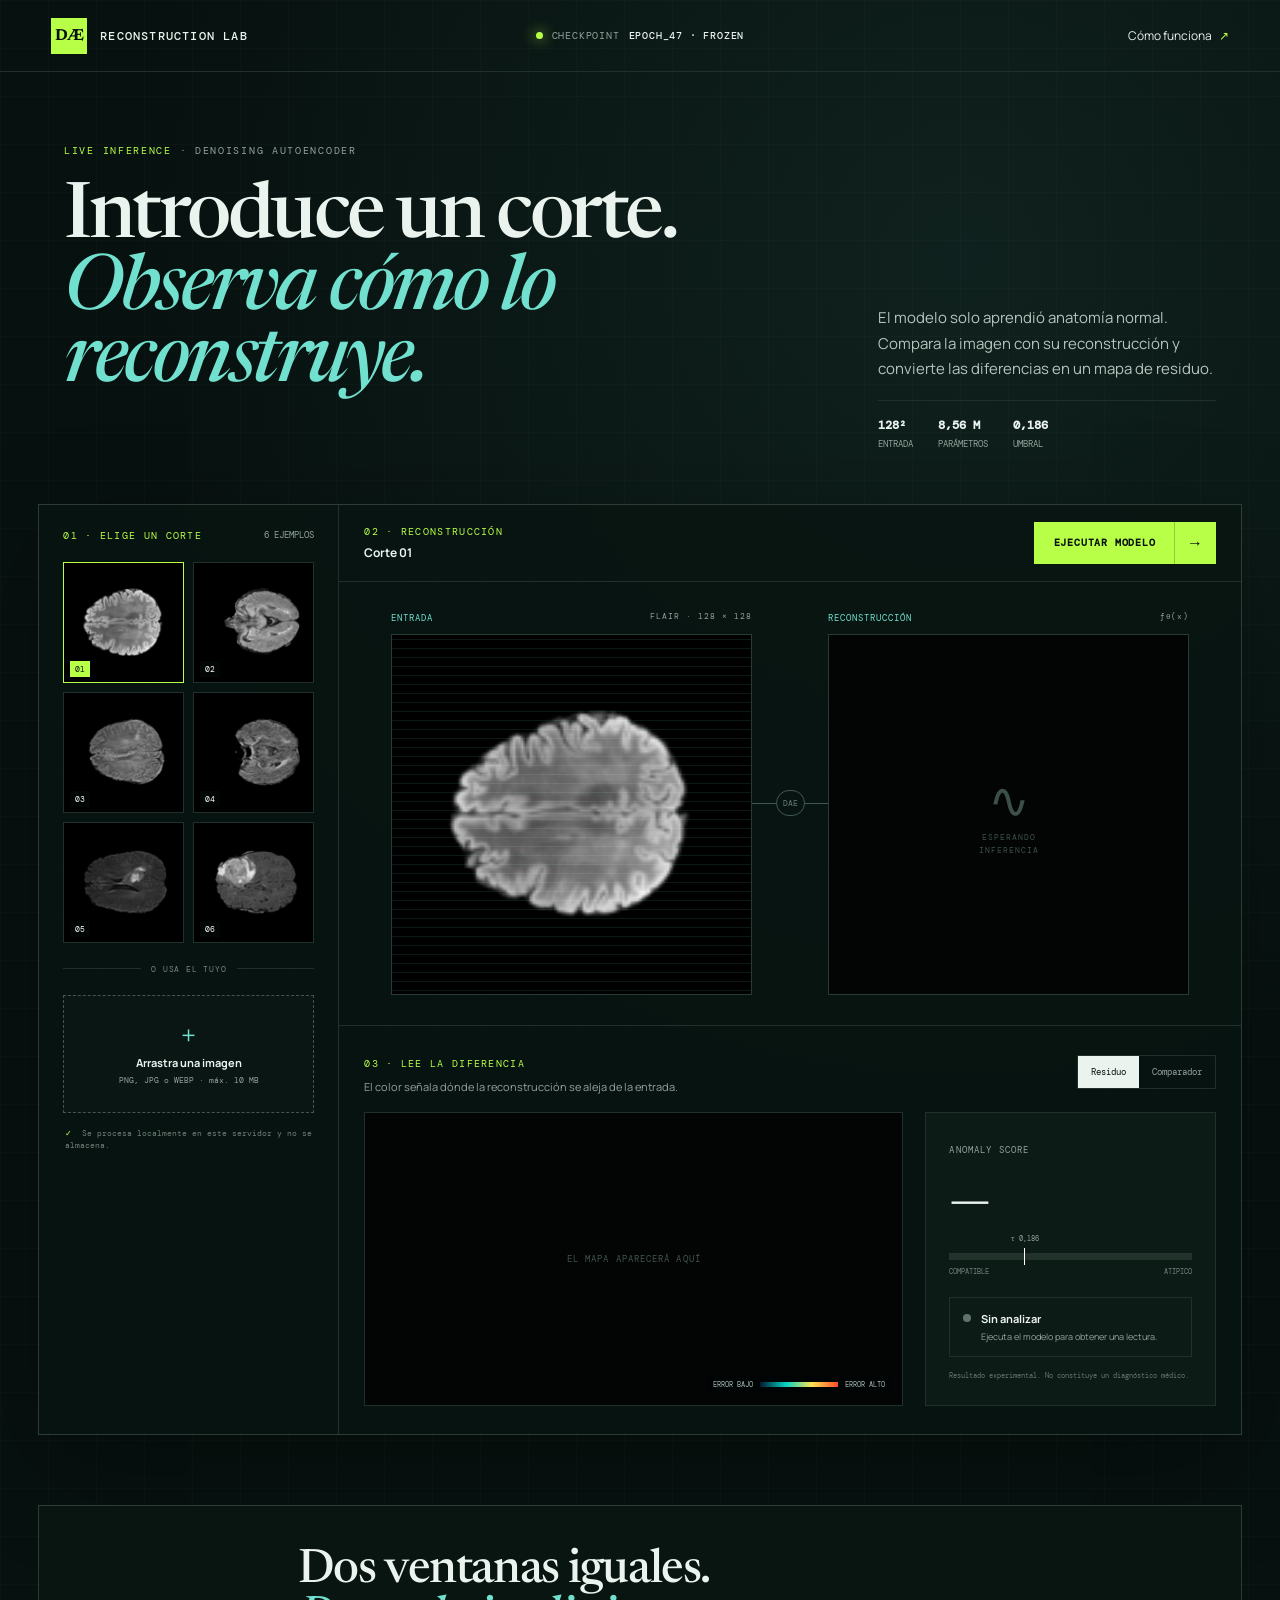
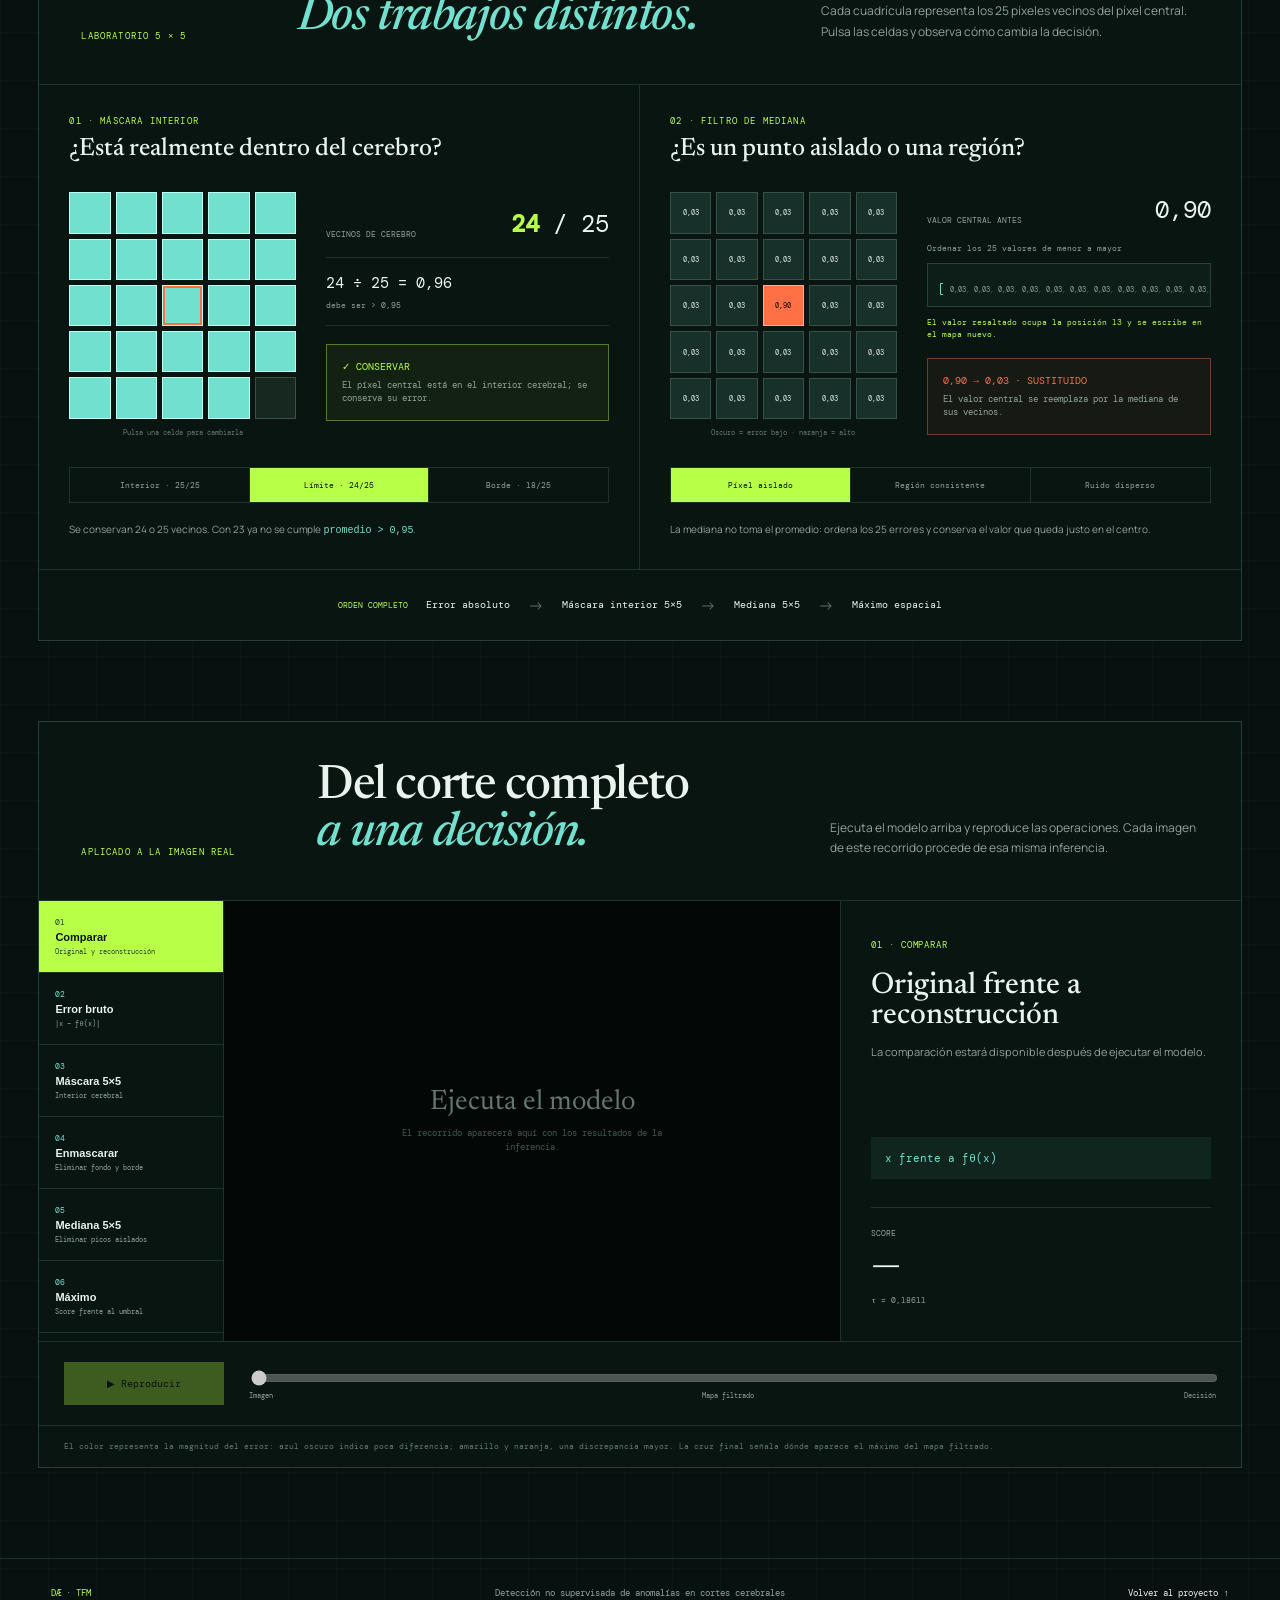
==== commit 5e47464d: "update" ====
--- a/web/demo.html
+++ b/web/demo.html
@@ -40,7 +40,7 @@
           <button class="sample" data-src="assets/demo/sample-02.png" data-name="Corte 02"><img src="assets/demo/sample-02.png" alt="Corte cerebral de ejemplo 2"><span>02</span></button>
           <button class="sample" data-src="assets/demo/sample-03.png" data-name="Corte 03"><img src="assets/demo/sample-03.png" alt="Corte cerebral de ejemplo 3"><span>03</span></button>
           <button class="sample" data-src="assets/demo/sample-04.png" data-name="Corte 04"><img src="assets/demo/sample-04.png" alt="Corte cerebral de ejemplo 4"><span>04</span></button>
-          <button class="sample" data-src="assets/brain-normal-axial.png" data-name="Corte 05"><img src="assets/brain-normal-axial.png" alt="Corte cerebral de ejemplo 5"><span>05</span></button>
+          <button class="sample" data-src="assets/brain-anomaly.png" data-name="Corte 05"><img src="assets/brain-anomaly.png" alt="Corte cerebral anómalo de ejemplo 5"><span>05</span></button>
           <button class="sample" data-src="assets/brain-anomaly-high.png" data-name="Corte 06"><img src="assets/brain-anomaly-high.png" alt="Corte cerebral de ejemplo 6"><span>06</span></button>
         </div>
 
@@ -108,13 +108,6 @@
       </div>
     </section>
 
-    <section class="how-read">
-      <span>UNA INFERENCIA, TRES VISTAS</span>
-      <div><b>01</b><h2>Entrada</h2><p>Se convierte a escala de grises y se ajusta a 128 × 128.</p></div>
-      <div><b>02</b><h2>Reconstrucción</h2><p>Los pesos están congelados: el modelo no aprende de tu imagen.</p></div>
-      <div><b>03</b><h2>Residuo</h2><p>El error filtrado se compara con el umbral calibrado en validación.</p></div>
-    </section>
-
     <section class="window-lab" aria-labelledby="window-title">
       <div class="window-intro"><span>LABORATORIO 5 × 5</span><h2 id="window-title">Dos ventanas iguales.<br><em>Dos trabajos distintos.</em></h2><p>Cada cuadrícula representa los 25 píxeles vecinos del píxel central. Pulsa las celdas y observa cómo cambia la decisión.</p></div>
       <div class="window-panels">
@@ -168,6 +161,6 @@
   </main>
 
   <footer><span>DÆ · TFM</span><p>Detección no supervisada de anomalías en cortes cerebrales</p><a href="index.html">Volver al proyecto ↑</a></footer>
-  <script src="demo.js?v=2"></script>
+  <script src="demo.js?v=3"></script>
 </body>
 </html>
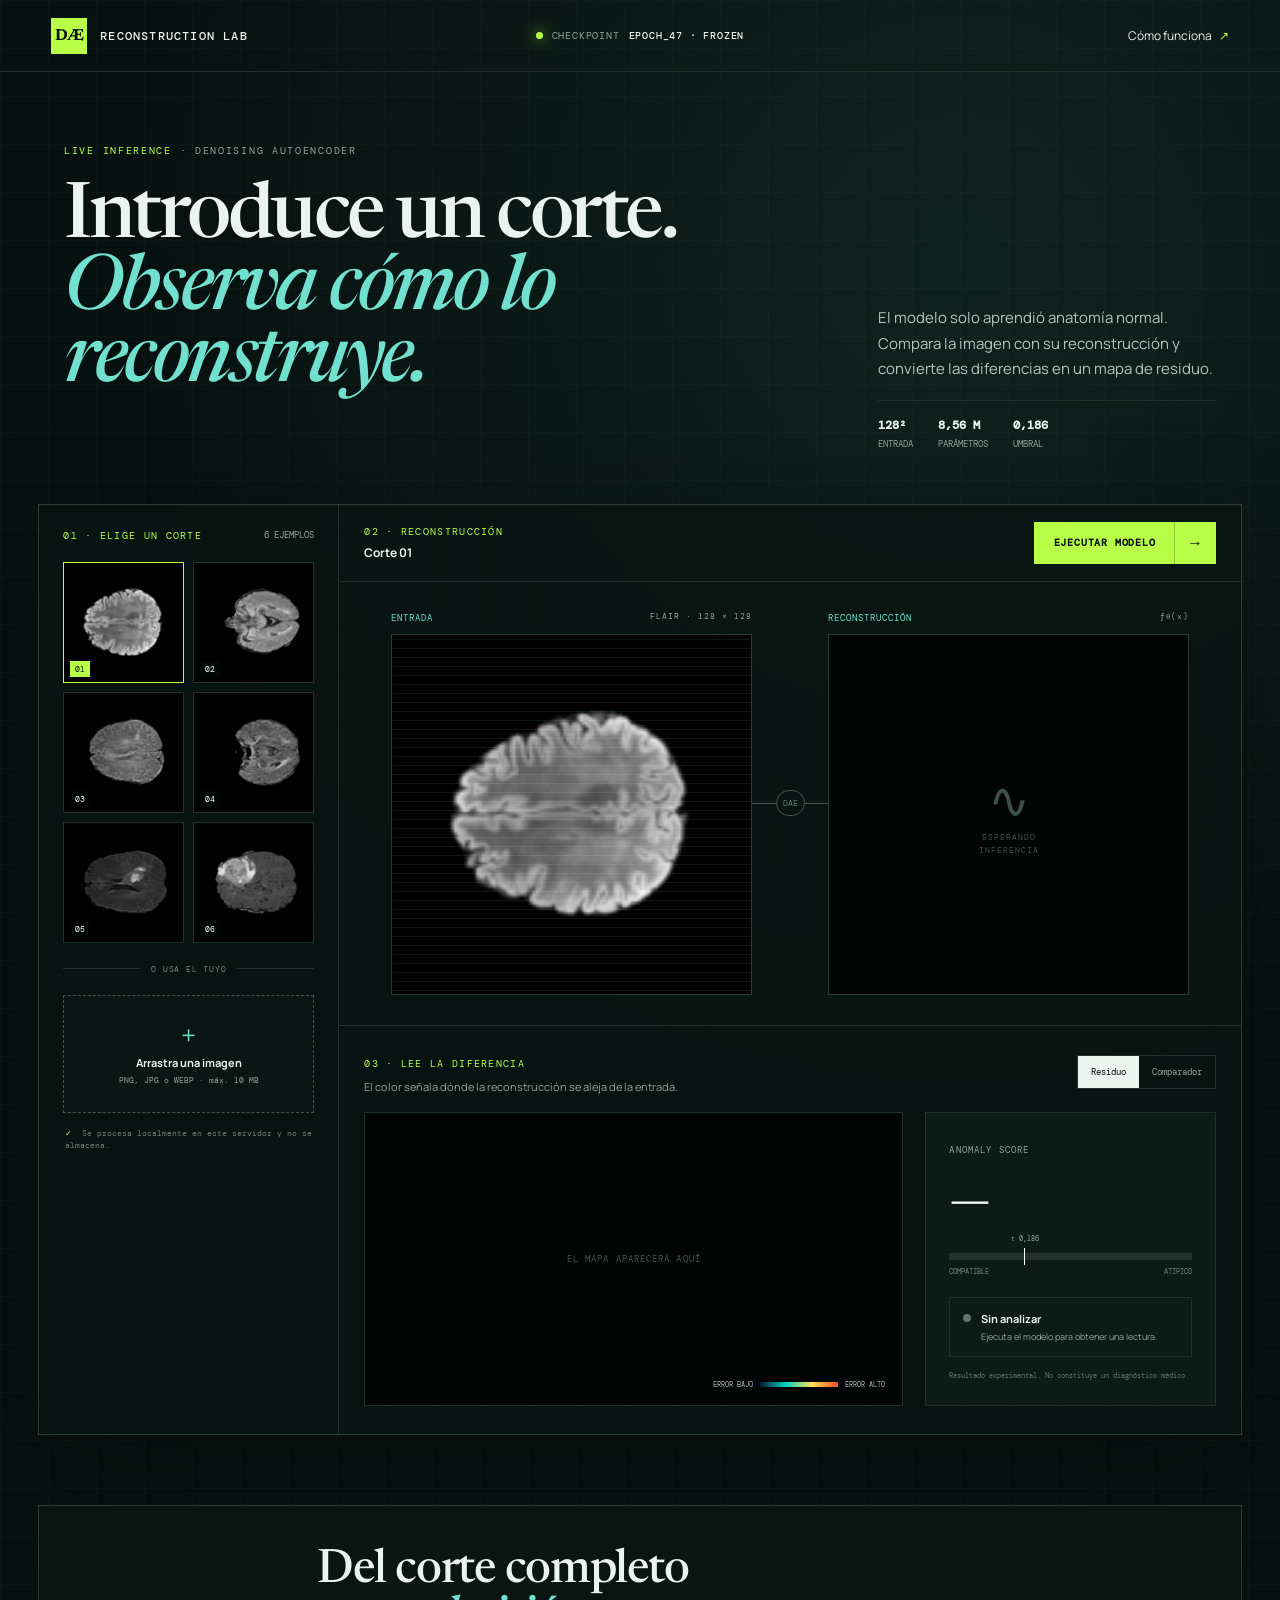
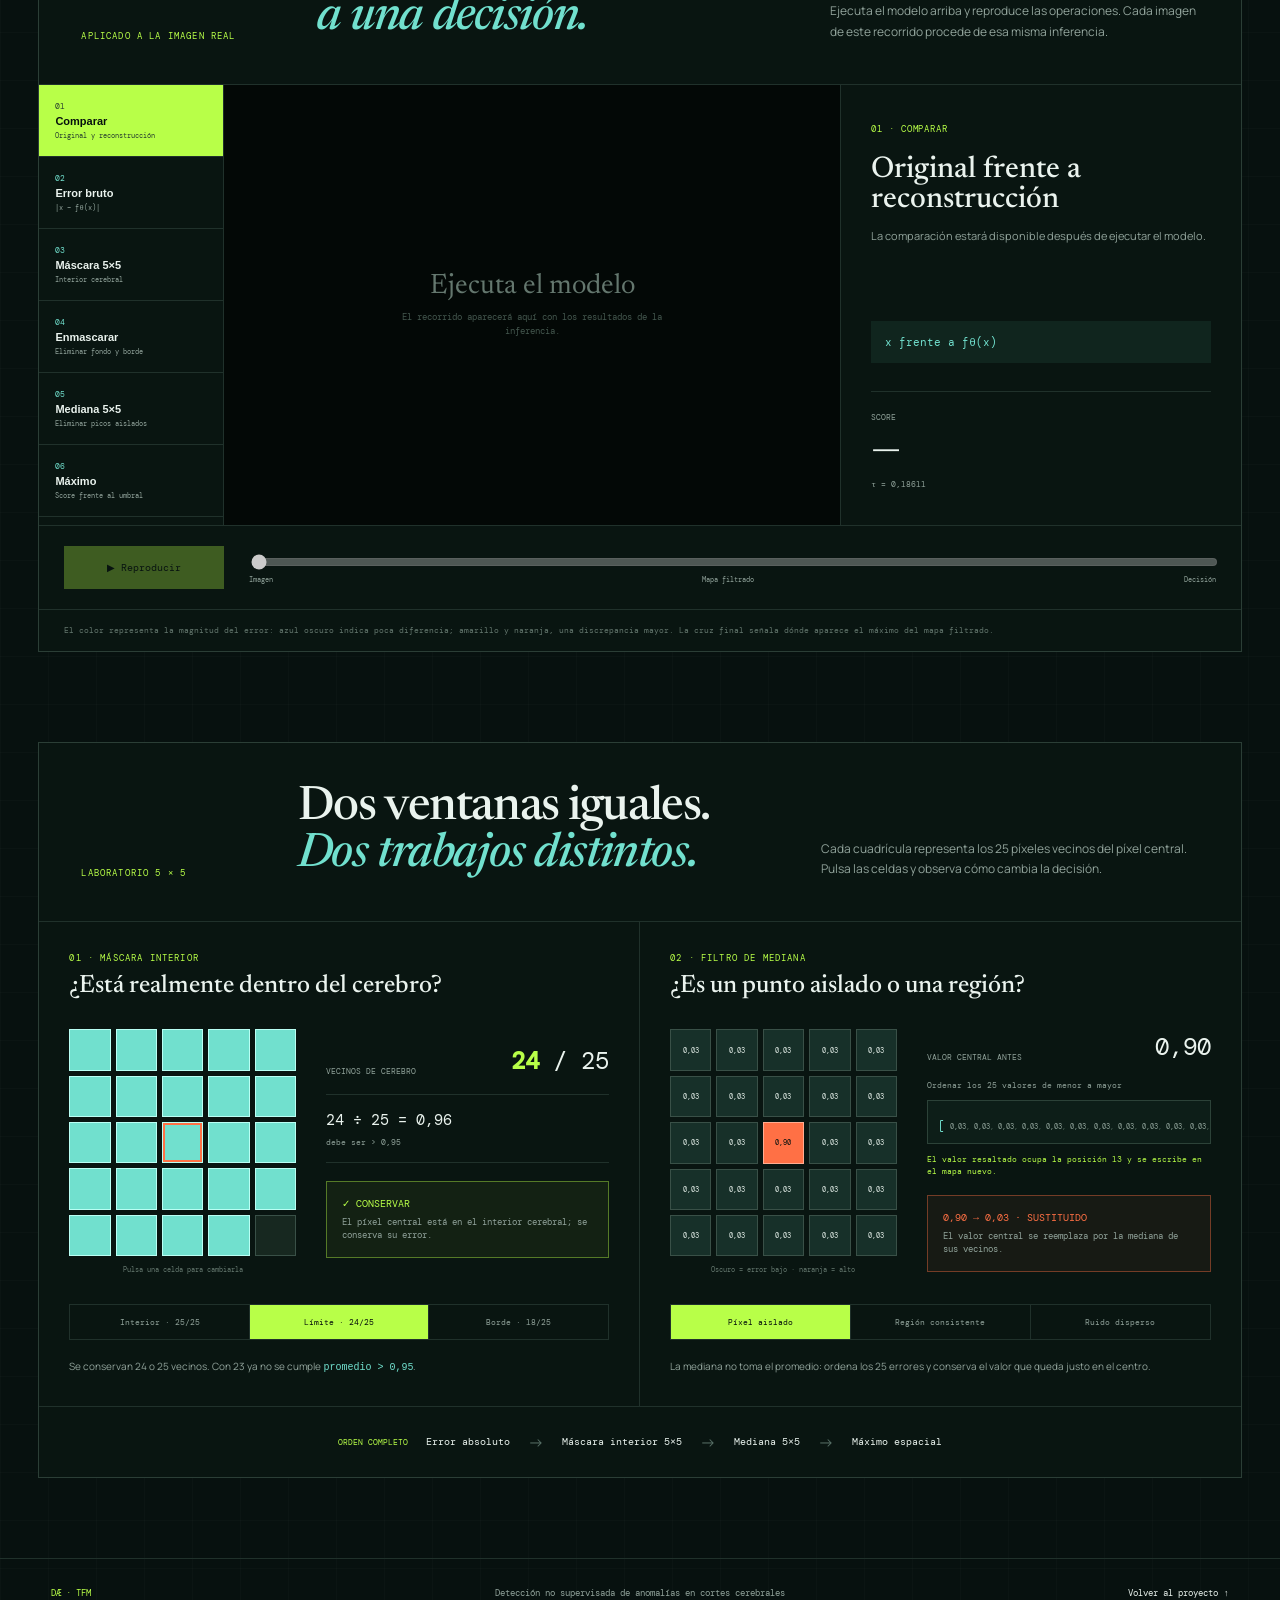
==== commit eb5ae0bc: "push" ====
--- a/web/demo.html
+++ b/web/demo.html
@@ -108,31 +108,6 @@
       </div>
     </section>
 
-    <section class="window-lab" aria-labelledby="window-title">
-      <div class="window-intro"><span>LABORATORIO 5 × 5</span><h2 id="window-title">Dos ventanas iguales.<br><em>Dos trabajos distintos.</em></h2><p>Cada cuadrícula representa los 25 píxeles vecinos del píxel central. Pulsa las celdas y observa cómo cambia la decisión.</p></div>
-      <div class="window-panels">
-        <article class="window-panel mask-window">
-          <div class="window-heading"><span>01 · MÁSCARA INTERIOR</span><b>¿Está realmente dentro del cerebro?</b></div>
-          <div class="window-workspace">
-            <div><div class="pixel-grid" id="maskGrid" aria-label="Ventana interactiva de máscara de cinco por cinco"></div><small>Pulsa una celda para cambiarla</small></div>
-            <div class="window-math"><div><span>VECINOS DE CEREBRO</span><strong><b id="maskCount">24</b> / 25</strong></div><div class="fraction-read"><span id="maskFraction">24 ÷ 25 = 0,96</span><i>debe ser &gt; 0,95</i></div><div class="window-verdict keep" id="maskVerdict"><b>✓ CONSERVAR</b><span>El píxel central está en el interior cerebral; se conserva su error.</span></div></div>
-          </div>
-          <div class="window-presets"><button type="button" data-mask-preset="inside">Interior · 25/25</button><button class="active" type="button" data-mask-preset="limit">Límite · 24/25</button><button type="button" data-mask-preset="edge">Borde · 18/25</button></div>
-          <p>Se conservan 24 o 25 vecinos. Con 23 ya no se cumple <code>promedio &gt; 0,95</code>.</p>
-        </article>
-        <article class="window-panel median-window">
-          <div class="window-heading"><span>02 · FILTRO DE MEDIANA</span><b>¿Es un punto aislado o una región?</b></div>
-          <div class="window-workspace">
-            <div><div class="pixel-grid value-grid" id="medianGrid" aria-label="Ventana interactiva del filtro de mediana de cinco por cinco"></div><small>Oscuro = error bajo · naranja = alto</small></div>
-            <div class="window-math"><div><span>VALOR CENTRAL ANTES</span><strong id="medianBefore">0,90</strong></div><div class="median-sort"><span>Ordenar los 25 valores de menor a mayor</span><div class="ordered-values" id="medianOrdered" aria-label="Los 25 errores ordenados; el valor 13 es la mediana"></div><b>El valor resaltado ocupa la posición 13 y se escribe en el mapa nuevo.</b></div><div class="window-verdict remove" id="medianVerdict"><b>0,90 → 0,03 · SUSTITUIDO</b><span>El pico central se reemplaza por la mediana de sus vecinos.</span></div></div>
-          </div>
-          <div class="window-presets"><button class="active" type="button" data-median-preset="isolated">Píxel aislado</button><button type="button" data-median-preset="region">Región consistente</button><button type="button" data-median-preset="noise">Ruido disperso</button></div>
-          <p>La mediana no toma el promedio: ordena los 25 errores y conserva el valor que queda justo en el centro.</p>
-        </article>
-      </div>
-      <div class="window-summary"><span>ORDEN COMPLETO</span><b>Error absoluto</b><i>→</i><b>Máscara interior 5×5</b><i>→</i><b>Mediana 5×5</b><i>→</i><b>Máximo espacial</b></div>
-    </section>
-
     <section class="image-process-lab" aria-labelledby="image-process-title">
       <div class="process-intro"><span>APLICADO A LA IMAGEN REAL</span><h2 id="image-process-title">Del corte completo<br><em>a una decisión.</em></h2><p>Ejecuta el modelo arriba y reproduce las operaciones. Cada imagen de este recorrido procede de esa misma inferencia.</p></div>
       <div class="process-shell waiting" id="processShell">
@@ -158,6 +133,31 @@
       </div>
       <p class="process-note">El color representa la magnitud del error: azul oscuro indica poca diferencia; amarillo y naranja, una discrepancia mayor. La cruz final señala dónde aparece el máximo del mapa filtrado.</p>
     </section>
+
+    <section class="window-lab" aria-labelledby="window-title">
+      <div class="window-intro"><span>LABORATORIO 5 × 5</span><h2 id="window-title">Dos ventanas iguales.<br><em>Dos trabajos distintos.</em></h2><p>Cada cuadrícula representa los 25 píxeles vecinos del píxel central. Pulsa las celdas y observa cómo cambia la decisión.</p></div>
+      <div class="window-panels">
+        <article class="window-panel mask-window">
+          <div class="window-heading"><span>01 · MÁSCARA INTERIOR</span><b>¿Está realmente dentro del cerebro?</b></div>
+          <div class="window-workspace">
+            <div><div class="pixel-grid" id="maskGrid" aria-label="Ventana interactiva de máscara de cinco por cinco"></div><small>Pulsa una celda para cambiarla</small></div>
+            <div class="window-math"><div><span>VECINOS DE CEREBRO</span><strong><b id="maskCount">24</b> / 25</strong></div><div class="fraction-read"><span id="maskFraction">24 ÷ 25 = 0,96</span><i>debe ser &gt; 0,95</i></div><div class="window-verdict keep" id="maskVerdict"><b>✓ CONSERVAR</b><span>El píxel central está en el interior cerebral; se conserva su error.</span></div></div>
+          </div>
+          <div class="window-presets"><button type="button" data-mask-preset="inside">Interior · 25/25</button><button class="active" type="button" data-mask-preset="limit">Límite · 24/25</button><button type="button" data-mask-preset="edge">Borde · 18/25</button></div>
+          <p>Se conservan 24 o 25 vecinos. Con 23 ya no se cumple <code>promedio &gt; 0,95</code>.</p>
+        </article>
+        <article class="window-panel median-window">
+          <div class="window-heading"><span>02 · FILTRO DE MEDIANA</span><b>¿Es un punto aislado o una región?</b></div>
+          <div class="window-workspace">
+            <div><div class="pixel-grid value-grid" id="medianGrid" aria-label="Ventana interactiva del filtro de mediana de cinco por cinco"></div><small>Oscuro = error bajo · naranja = alto</small></div>
+            <div class="window-math"><div><span>VALOR CENTRAL ANTES</span><strong id="medianBefore">0,90</strong></div><div class="median-sort"><span>Ordenar los 25 valores de menor a mayor</span><div class="ordered-values" id="medianOrdered" aria-label="Los 25 errores ordenados; el valor 13 es la mediana"></div><b>El valor resaltado ocupa la posición 13 y se escribe en el mapa nuevo.</b></div><div class="window-verdict remove" id="medianVerdict"><b>0,90 → 0,03 · SUSTITUIDO</b><span>El pico central se reemplaza por la mediana de sus vecinos.</span></div></div>
+          </div>
+          <div class="window-presets"><button class="active" type="button" data-median-preset="isolated">Píxel aislado</button><button type="button" data-median-preset="region">Región consistente</button><button type="button" data-median-preset="noise">Ruido disperso</button></div>
+          <p>La mediana no toma el promedio: ordena los 25 errores y conserva el valor que queda justo en el centro.</p>
+        </article>
+      </div>
+      <div class="window-summary"><span>ORDEN COMPLETO</span><b>Error absoluto</b><i>→</i><b>Máscara interior 5×5</b><i>→</i><b>Mediana 5×5</b><i>→</i><b>Máximo espacial</b></div>
+    </section>
   </main>
 
   <footer><span>DÆ · TFM</span><p>Detección no supervisada de anomalías en cortes cerebrales</p><a href="index.html">Volver al proyecto ↑</a></footer>
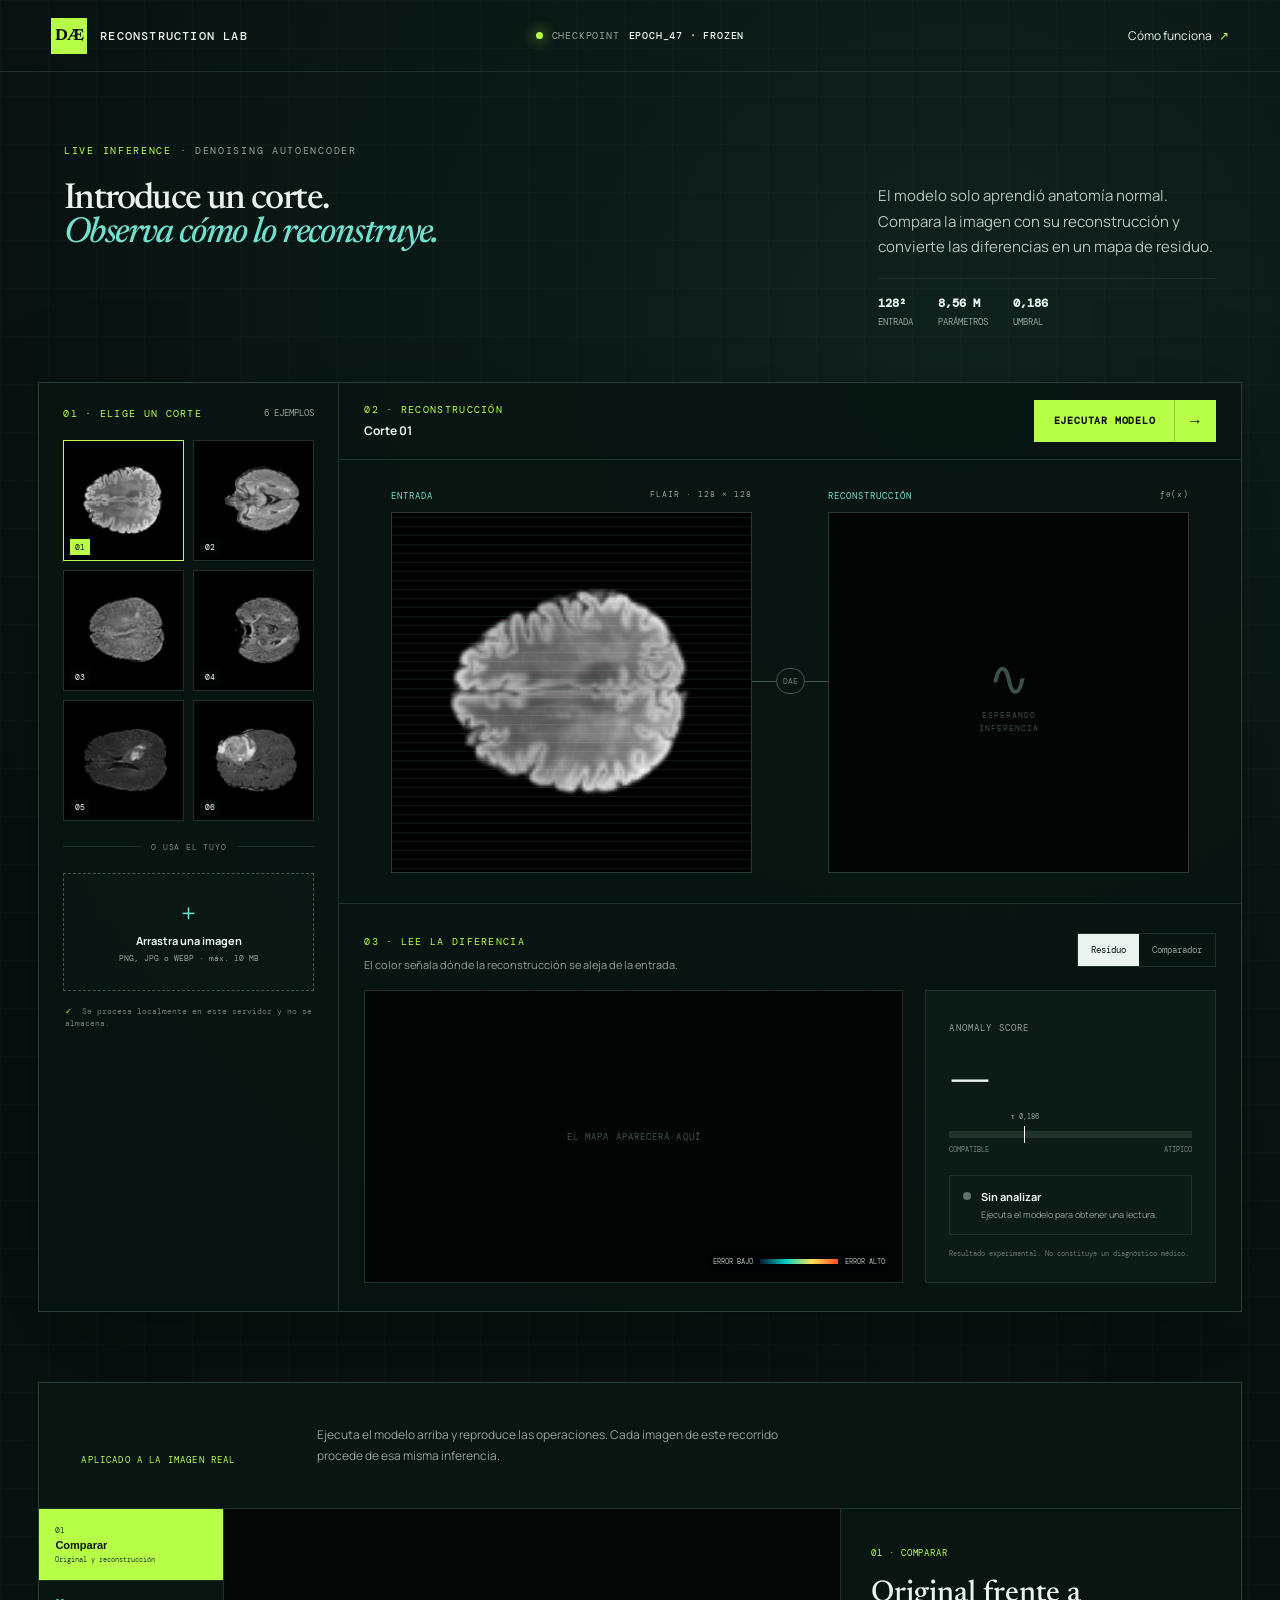
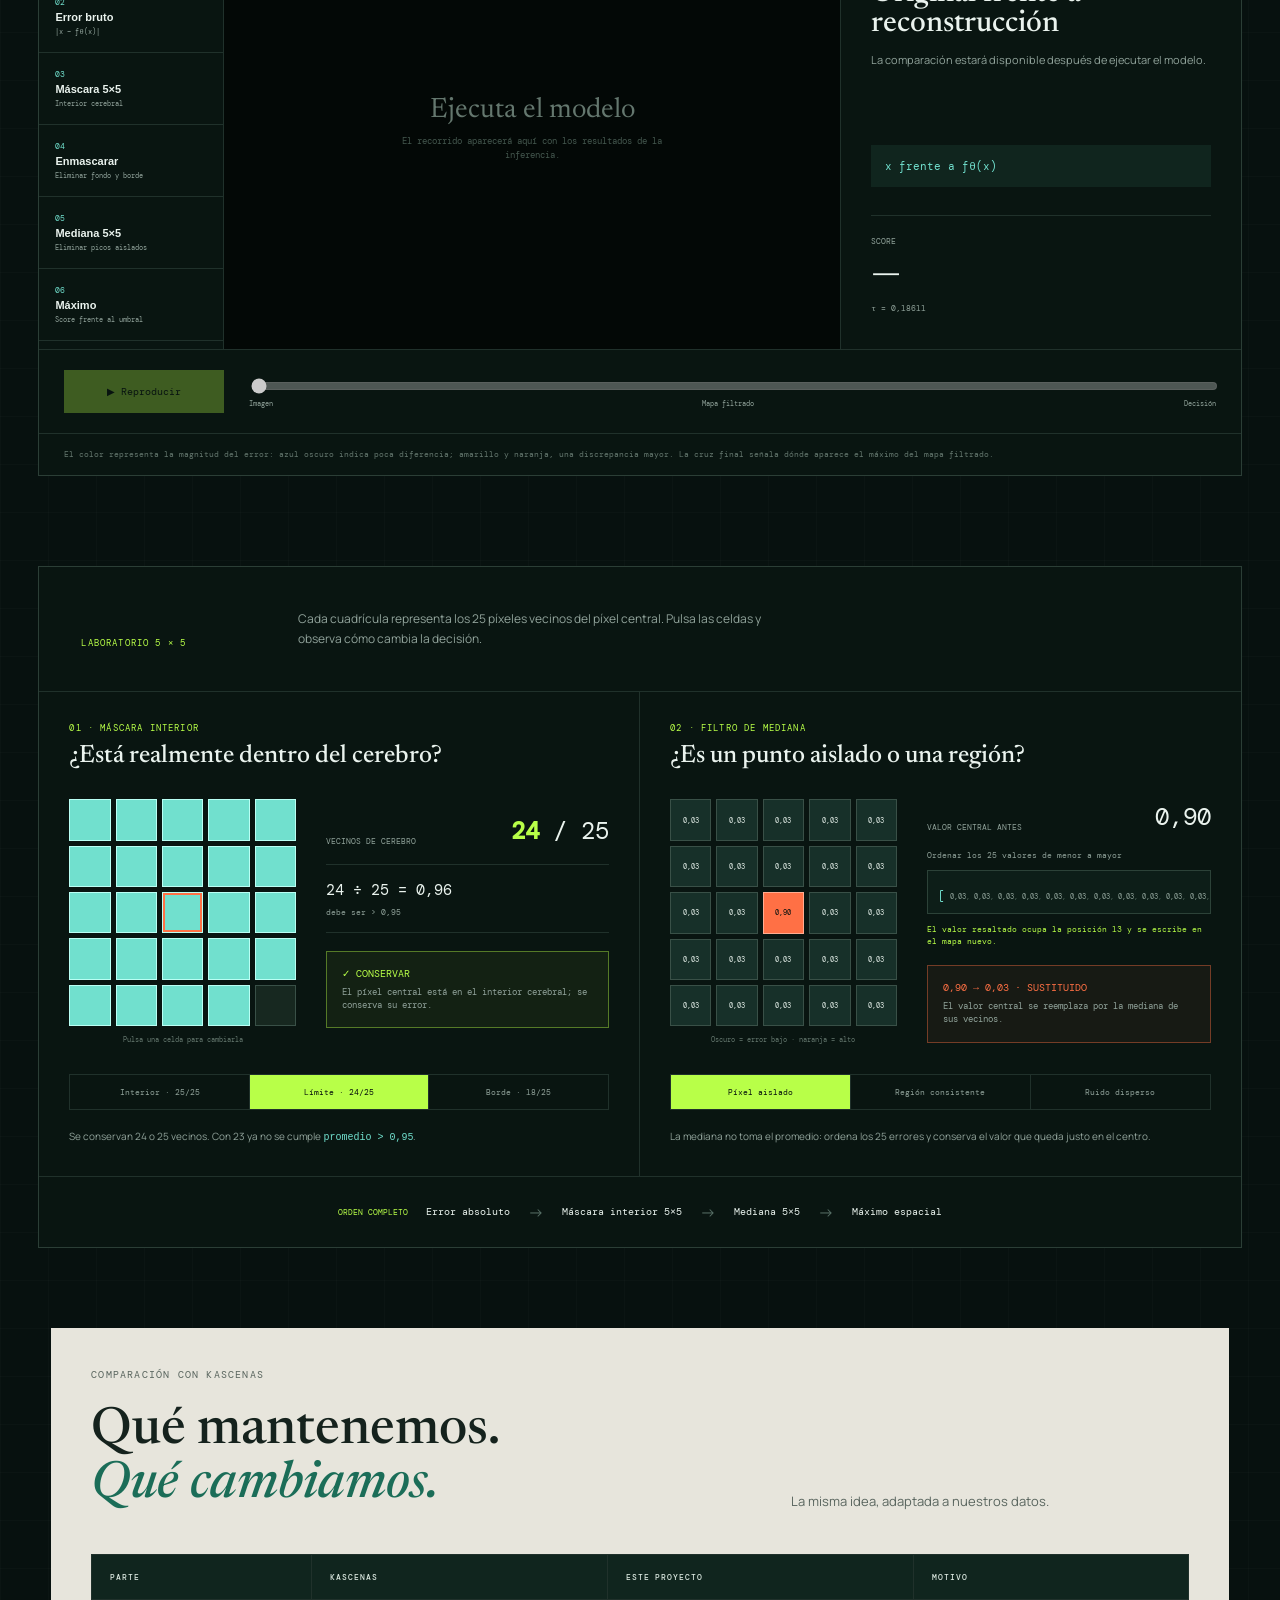
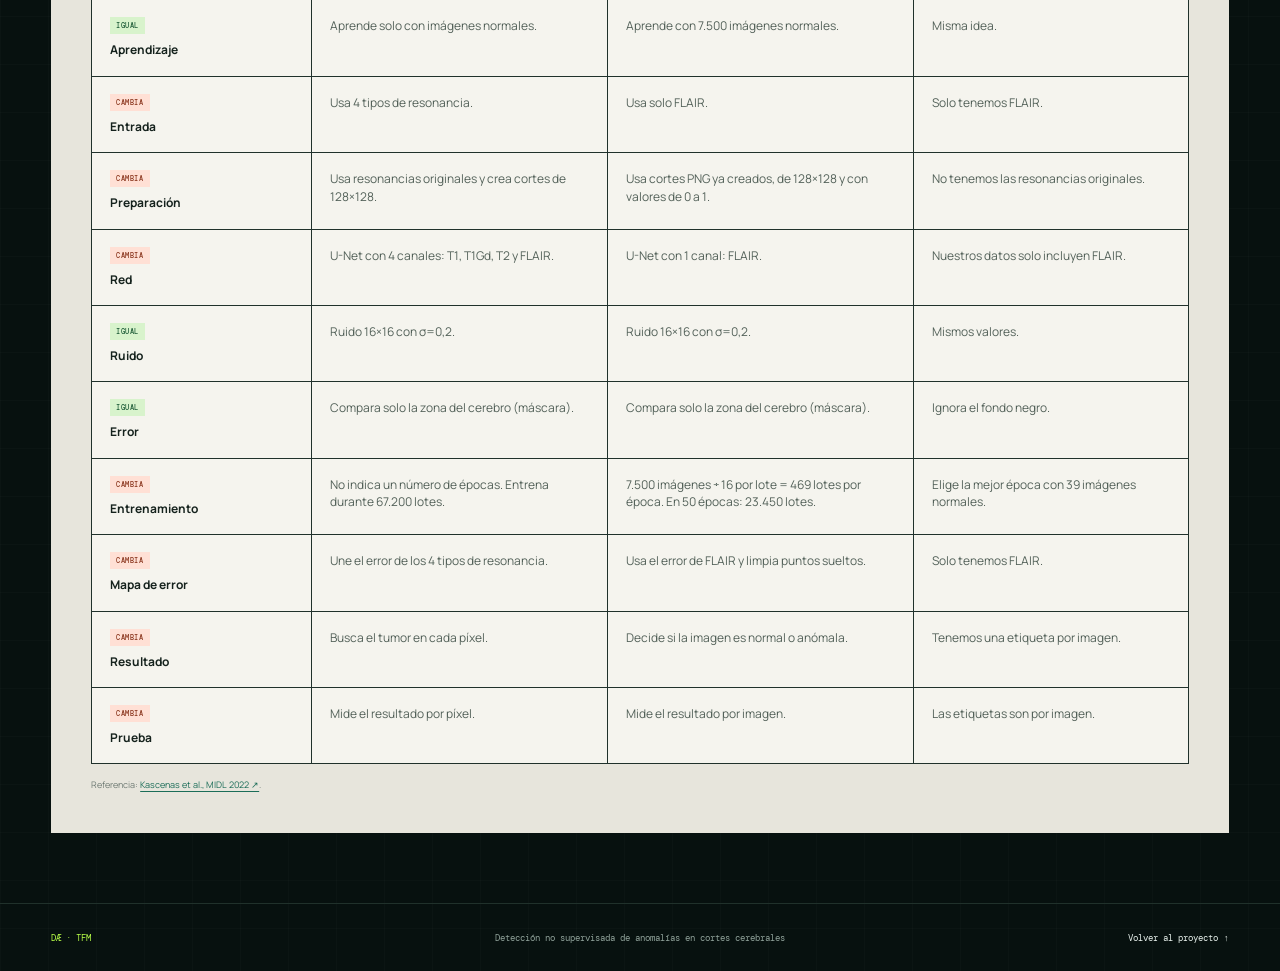
==== commit b5719bc8: "update" ====
--- a/web/demo.html
+++ b/web/demo.html
@@ -11,6 +11,30 @@
   <link href="https://fonts.googleapis.com/css2?family=DM+Mono:wght@400;500&family=Manrope:wght@400;500;600;700&family=Newsreader:opsz,wght@6..72,500;6..72,600&display=swap" rel="stylesheet">
   <link rel="stylesheet" href="demo.css">
   <link rel="stylesheet" href="demo-window.css?v=2">
+  <style>
+    .reference-comparison{margin:0 4vw 70px;padding:40px;background:#e7e5dc;color:#15221d}
+    .reference-head{display:grid;grid-template-columns:1.2fr .8fr;gap:8vw;align-items:end;margin-bottom:42px}
+    .reference-head h2 em{color:#1b6d58}
+    .reference-head p{margin:0;color:#59655e;font-size:13px;line-height:1.7}
+    .comparison-table-wrap{max-width:100%;overflow-x:auto;border:1px solid var(--line);background:#f5f4ee}
+    .comparison-table{width:100%;min-width:760px;border-collapse:collapse;table-layout:fixed}
+    .comparison-table th,.comparison-table td{padding:17px 18px;border-right:1px solid var(--line);border-bottom:1px solid var(--line);text-align:left;vertical-align:top}
+    .comparison-table th:last-child,.comparison-table td:last-child{border-right:0}
+    .comparison-table tbody tr:last-child td{border-bottom:0}
+    .comparison-table th{background:#10251e;color:#dce9e1;font:500 8px var(--mono);letter-spacing:.12em;text-transform:uppercase}
+    .comparison-table th:nth-child(1){width:20%}.comparison-table th:nth-child(2){width:27%}.comparison-table th:nth-child(3){width:28%}.comparison-table th:nth-child(4){width:25%}
+    .comparison-table td{color:#536159;font-size:12px;line-height:1.45}
+    .comparison-table td:first-child{color:#15221d;font-weight:700}
+    .comparison-table code{font-size:9px}
+    .method-status{display:block;width:max-content;margin-bottom:7px;padding:4px 6px;font:500 7px var(--mono);letter-spacing:.08em}
+    .method-status.same{background:#d8f3cc;color:#1d5b37}.method-status.changed{background:#ffe0d5;color:#8a351d}
+    .comparison-note{margin:14px 0 0;color:#6f7b74;font-size:9px;line-height:1.6}
+    .comparison-note a{color:#1b6d58;text-decoration:underline;text-underline-offset:3px}
+    @media(max-width:900px){.reference-head{grid-template-columns:1fr;gap:20px}}
+    .reference-comparison .section-index{font:10px var(--mono);letter-spacing:.12em;margin-bottom:24px;color:#59655e}
+    .reference-head h2{font:500 clamp(32px,4vw,56px)/1.05 var(--serif);margin:0}
+    @media(max-width:560px){.reference-comparison{margin-inline:0;padding:30px 5vw}.comparison-table th,.comparison-table td{padding:14px}}
+  </style>
 </head>
 <body>
   <header class="topbar">
@@ -108,8 +132,8 @@
       </div>
     </section>
 
-    <section class="image-process-lab" aria-labelledby="image-process-title">
-      <div class="process-intro"><span>APLICADO A LA IMAGEN REAL</span><h2 id="image-process-title">Del corte completo<br><em>a una decisión.</em></h2><p>Ejecuta el modelo arriba y reproduce las operaciones. Cada imagen de este recorrido procede de esa misma inferencia.</p></div>
+    <section class="image-process-lab" aria-label="Procesamiento de la imagen real">
+      <div class="process-intro"><span>APLICADO A LA IMAGEN REAL</span><p>Ejecuta el modelo arriba y reproduce las operaciones. Cada imagen de este recorrido procede de esa misma inferencia.</p></div>
       <div class="process-shell waiting" id="processShell">
         <div class="process-stage-list" role="tablist" aria-label="Etapas del cálculo del score">
           <button class="active" type="button" data-process-stage="0"><span>01</span><b>Comparar</b><small>Original y reconstrucción</small></button>
@@ -134,8 +158,8 @@
       <p class="process-note">El color representa la magnitud del error: azul oscuro indica poca diferencia; amarillo y naranja, una discrepancia mayor. La cruz final señala dónde aparece el máximo del mapa filtrado.</p>
     </section>
 
-    <section class="window-lab" aria-labelledby="window-title">
-      <div class="window-intro"><span>LABORATORIO 5 × 5</span><h2 id="window-title">Dos ventanas iguales.<br><em>Dos trabajos distintos.</em></h2><p>Cada cuadrícula representa los 25 píxeles vecinos del píxel central. Pulsa las celdas y observa cómo cambia la decisión.</p></div>
+    <section class="window-lab" aria-label="Laboratorio de ventanas 5 × 5">
+      <div class="window-intro"><span>LABORATORIO 5 × 5</span><p>Cada cuadrícula representa los 25 píxeles vecinos del píxel central. Pulsa las celdas y observa cómo cambia la decisión.</p></div>
       <div class="window-panels">
         <article class="window-panel mask-window">
           <div class="window-heading"><span>01 · MÁSCARA INTERIOR</span><b>¿Está realmente dentro del cerebro?</b></div>
@@ -158,6 +182,31 @@
       </div>
       <div class="window-summary"><span>ORDEN COMPLETO</span><b>Error absoluto</b><i>→</i><b>Máscara interior 5×5</b><i>→</i><b>Mediana 5×5</b><i>→</i><b>Máximo espacial</b></div>
     </section>
+    <section class="reference-comparison" id="comparacion-kascenas">
+      <div class="section-index">COMPARACIÓN CON KASCENAS</div>
+      <div class="reference-head">
+        <h2>Qué mantenemos.<br><em>Qué cambiamos.</em></h2>
+        <p>La misma idea, adaptada a nuestros datos.</p>
+      </div>
+      <div class="comparison-table-wrap" role="region" aria-label="Comparación con Kascenas et al." tabindex="0">
+        <table class="comparison-table">
+          <thead><tr><th>Parte</th><th>Kascenas</th><th>Este proyecto</th><th>Motivo</th></tr></thead>
+          <tbody>
+            <tr><td><span class="method-status same">IGUAL</span>Aprendizaje</td><td>Aprende solo con imágenes normales.</td><td>Aprende con 7.500 imágenes normales.</td><td>Misma idea.</td></tr>
+            <tr><td><span class="method-status changed">CAMBIA</span>Entrada</td><td>Usa 4 tipos de resonancia.</td><td>Usa solo FLAIR.</td><td>Solo tenemos FLAIR.</td></tr>
+            <tr><td><span class="method-status changed">CAMBIA</span>Preparación</td><td>Usa resonancias originales y crea cortes de 128×128.</td><td>Usa cortes PNG ya creados, de 128×128 y con valores de 0 a 1.</td><td>No tenemos las resonancias originales.</td></tr>
+            <tr><td><span class="method-status changed">CAMBIA</span>Red</td><td>U-Net con 4 canales: T1, T1Gd, T2 y FLAIR.</td><td>U-Net con 1 canal: FLAIR.</td><td>Nuestros datos solo incluyen FLAIR.</td></tr>
+            <tr><td><span class="method-status same">IGUAL</span>Ruido</td><td>Ruido 16×16 con σ=0,2.</td><td>Ruido 16×16 con σ=0,2.</td><td>Mismos valores.</td></tr>
+            <tr><td><span class="method-status same">IGUAL</span>Error</td><td>Compara solo la zona del cerebro (máscara).</td><td>Compara solo la zona del cerebro (máscara).</td><td>Ignora el fondo negro.</td></tr>
+            <tr><td><span class="method-status changed">CAMBIA</span>Entrenamiento</td><td>No indica un número de épocas. Entrena durante 67.200 lotes.</td><td>7.500 imágenes ÷ 16 por lote = 469 lotes por época. En 50 épocas: 23.450 lotes.</td><td>Elige la mejor época con 39 imágenes normales.</td></tr>
+            <tr><td><span class="method-status changed">CAMBIA</span>Mapa de error</td><td>Une el error de los 4 tipos de resonancia.</td><td>Usa el error de FLAIR y limpia puntos sueltos.</td><td>Solo tenemos FLAIR.</td></tr>
+            <tr><td><span class="method-status changed">CAMBIA</span>Resultado</td><td>Busca el tumor en cada píxel.</td><td>Decide si la imagen es normal o anómala.</td><td>Tenemos una etiqueta por imagen.</td></tr>
+            <tr><td><span class="method-status changed">CAMBIA</span>Prueba</td><td>Mide el resultado por píxel.</td><td>Mide el resultado por imagen.</td><td>Las etiquetas son por imagen.</td></tr>
+          </tbody>
+        </table>
+      </div>
+      <p class="comparison-note">Referencia: <a href="https://proceedings.mlr.press/v172/kascenas22a.html" target="_blank" rel="noreferrer">Kascenas et al., MIDL 2022 ↗</a>.</p>
+    </section>
   </main>
 
   <footer><span>DÆ · TFM</span><p>Detección no supervisada de anomalías en cortes cerebrales</p><a href="index.html">Volver al proyecto ↑</a></footer>
--- a/web/demo.css
+++ b/web/demo.css
@@ -1 +1,3 @@
 :root{--ink:#eaf3ee;--muted:#91a39b;--bg:#07110f;--panel:#0b1815;--line:#20312b;--green:#b8ff48;--mint:#71e0ce;--orange:#ff7045;--paper:#eef0e9;--dark:#06100d;--mono:"DM Mono",monospace;--sans:"Manrope",sans-serif;--serif:"Newsreader",serif}*{box-sizing:border-box}html{scroll-behavior:smooth}body{margin:0;background:var(--bg);color:var(--ink);font-family:var(--sans);min-height:100vh;background-image:radial-gradient(circle at 75% 8%,rgba(113,224,206,.08),transparent 27%),linear-gradient(rgba(255,255,255,.015) 1px,transparent 1px),linear-gradient(90deg,rgba(255,255,255,.015) 1px,transparent 1px);background-size:auto,48px 48px,48px 48px}.topbar{height:72px;border-bottom:1px solid var(--line);display:grid;grid-template-columns:1fr auto 1fr;align-items:center;padding:0 4vw;position:relative}.brand{display:flex;align-items:center;gap:13px;color:inherit;text-decoration:none}.brand>span{display:grid;place-items:center;width:36px;height:36px;background:var(--green);color:#07110f;font:700 16px var(--serif)}.brand b{font:500 12px var(--mono);text-transform:uppercase;letter-spacing:.1em}.model-state{display:flex;align-items:center;gap:9px;font:10px var(--mono);letter-spacing:.08em;text-transform:uppercase;color:var(--muted)}.model-state i{width:7px;height:7px;border-radius:50%;background:var(--green);box-shadow:0 0 14px var(--green)}.model-state b{color:var(--ink);font-weight:500}.back-link{justify-self:end;color:var(--ink);text-decoration:none;font-size:12px}.back-link span{color:var(--green);margin-left:5px}main{max-width:1480px;margin:auto}.intro{padding:72px 5vw 54px;display:grid;grid-template-columns:minmax(0,1.5fr) minmax(280px,.7fr);column-gap:7vw}.kicker{grid-column:1/-1;font:10px var(--mono);letter-spacing:.17em;color:var(--muted);margin:0 0 26px}.kicker span{color:var(--green)}h1{font:500 clamp(50px,6vw,92px)/.94 var(--serif);letter-spacing:-.045em;margin:0}h1 em{color:var(--mint);font-weight:500}.intro-copy{align-self:end;color:#b6c4bd;line-height:1.7;font-size:15px;max-width:460px;margin:0 0 18px}.micro-stats{grid-column:2;display:flex;gap:25px;border-top:1px solid var(--line);padding-top:16px}.micro-stats span{font:9px var(--mono);color:var(--muted);text-transform:uppercase}.micro-stats b{display:block;color:var(--ink);font-size:12px;margin-bottom:5px}.lab{margin:0 3vw 70px;border:1px solid #2b3e36;display:grid;grid-template-columns:300px 1fr;background:rgba(8,20,17,.86);box-shadow:0 32px 100px rgba(0,0,0,.28)}.source-panel{padding:24px;border-right:1px solid var(--line)}.panel-heading,.workspace-head,.analysis-head{display:flex;align-items:center;justify-content:space-between}.panel-heading>span,.workspace-head>div>span,.analysis-head>div>span{font:10px var(--mono);letter-spacing:.13em;color:var(--green)}.panel-heading small{font:9px var(--mono);color:var(--muted)}.samples{display:grid;grid-template-columns:repeat(2,1fr);gap:9px;margin-top:20px}.sample{appearance:none;border:1px solid var(--line);padding:0;background:#030806;position:relative;aspect-ratio:1;cursor:pointer;overflow:hidden;transition:border-color .2s,transform .2s}.sample:hover{transform:translateY(-2px);border-color:#648075}.sample.active{border-color:var(--green);box-shadow:inset 0 0 0 1px var(--green)}.sample img{width:100%;height:100%;object-fit:cover;display:block;filter:grayscale(1)}.sample span{position:absolute;left:6px;bottom:5px;background:rgba(3,8,6,.8);padding:3px 5px;color:white;font:8px var(--mono)}.sample.active span{background:var(--green);color:var(--dark)}.or{display:flex;align-items:center;gap:10px;margin:21px 0;color:#75877e;font:8px var(--mono);text-transform:uppercase;letter-spacing:.1em}.or:before,.or:after{content:"";height:1px;background:var(--line);flex:1}.dropzone{height:118px;border:1px dashed #40574d;display:flex;flex-direction:column;justify-content:center;align-items:center;cursor:pointer;transition:.2s;background:rgba(255,255,255,.012)}.dropzone:hover,.dropzone.dragging{border-color:var(--mint);background:rgba(113,224,206,.05)}.dropzone input{display:none}.upload-icon{font:300 23px var(--mono);color:var(--mint);line-height:1}.dropzone b{font-size:11px;margin-top:9px}.dropzone small{font:8px var(--mono);color:var(--muted);margin-top:5px}.privacy{font:8px/1.55 var(--mono);color:#6e8178;margin:14px 2px 0}.privacy i{font-style:normal;color:var(--green);margin-right:5px}.workspace{min-width:0}.workspace-head{height:77px;border-bottom:1px solid var(--line);padding:0 25px}.workspace-head>div{display:flex;flex-direction:column;gap:6px}.workspace-head>div>b{font-size:12px}.run-button{border:0;background:var(--green);height:42px;padding:0 0 0 20px;color:#0a130f;font:700 10px var(--mono);letter-spacing:.08em;text-transform:uppercase;display:flex;align-items:center;gap:18px;cursor:pointer}.run-button i{font-style:normal;border-left:1px solid rgba(0,0,0,.2);height:42px;display:grid;place-items:center;width:42px;font-size:16px}.run-button:hover{background:#c8ff6e}.run-button.loading{pointer-events:none;opacity:.75}.run-button.loading i{font-size:0}.run-button.loading i:after{content:"";width:13px;height:13px;border:2px solid #07110f;border-right-color:transparent;border-radius:50%;animation:spin .7s linear infinite}@keyframes spin{to{transform:rotate(360deg)}}.error-banner{display:none;margin:18px 25px 0;padding:12px 15px;border:1px solid rgba(255,112,69,.55);background:rgba(255,112,69,.08);color:#ffc1ae;font:10px/1.5 var(--mono)}.error-banner.visible{display:block}.viewer-grid{display:grid;grid-template-columns:minmax(210px,1fr) 76px minmax(210px,1fr);align-items:center;padding:30px clamp(20px,4vw,64px);max-width:950px;margin:auto}.scan-card{margin:0;min-width:0}.scan-card figcaption{display:flex;justify-content:space-between;margin-bottom:10px;font:9px var(--mono);letter-spacing:.11em;color:var(--mint)}.scan-card figcaption small{color:var(--muted)}.image-stage{position:relative;aspect-ratio:1;background:#020504;border:1px solid #283b34;overflow:hidden}.image-stage>img{width:100%;height:100%;object-fit:contain;display:block;filter:grayscale(1)}.scanline{position:absolute;inset:0;background:linear-gradient(transparent 49%,rgba(113,224,206,.11) 50%,transparent 51%);background-size:100% 9px;pointer-events:none;mix-blend-mode:screen}.result-stage>img{display:none}.result-stage.ready>img{display:block}.placeholder{position:absolute;inset:0;display:grid;place-content:center;text-align:center;color:#3d5048}.placeholder span{font:50px var(--serif)}.placeholder small{font:8px/1.6 var(--mono);letter-spacing:.13em}.result-stage.ready .placeholder{display:none}.processing-grid{display:none;position:absolute;inset:0;background:repeating-linear-gradient(0deg,transparent 0 15px,rgba(184,255,72,.08) 16px),repeating-linear-gradient(90deg,transparent 0 15px,rgba(184,255,72,.08) 16px)}.result-stage.processing .processing-grid{display:block;animation:blink .7s steps(2) infinite}@keyframes blink{50%{opacity:.3}}.flow-arrow{display:flex;align-items:center;color:#678078;font:8px var(--mono)}.flow-arrow i{height:1px;background:#42574f;flex:1}.flow-arrow span{border:1px solid #42574f;border-radius:20px;padding:7px 6px}.analysis-panel{border-top:1px solid var(--line);padding:24px 25px 28px}.analysis-head p{font-size:11px;color:var(--muted);margin:7px 0 0}.view-tabs{display:flex;border:1px solid var(--line)}.view-tabs button{border:0;background:transparent;color:var(--muted);padding:10px 13px;font:9px var(--mono);cursor:pointer}.view-tabs button.active{background:var(--ink);color:var(--dark)}.result-layout{display:grid;grid-template-columns:minmax(260px,1.3fr) minmax(240px,.7fr);gap:22px;margin-top:18px}.heatmap-wrap{position:relative;background:#020504;border:1px solid var(--line);min-height:255px;display:grid;place-items:center;overflow:hidden}.heatmap-wrap>img{height:100%;max-height:300px;aspect-ratio:1;object-fit:contain;display:none}.heatmap-wrap.ready>img{display:block}.heatmap-empty{font:9px var(--mono);letter-spacing:.12em;color:#42554c;text-transform:uppercase}.heatmap-wrap.ready .heatmap-empty{display:none}.heat-legend{position:absolute;right:12px;bottom:11px;display:flex;gap:7px;align-items:center;font:7px var(--mono);color:#a6b6af;background:rgba(2,5,4,.78);padding:5px}.heat-legend i{width:78px;height:5px;background:linear-gradient(90deg,#001932,#05d2c5,#ffe154,#ff4b27)}.compare-view{display:none;position:absolute;inset:0;margin:auto;width:min(100%,300px);aspect-ratio:1}.compare-view>img,.compare-after img{width:100%;height:100%;object-fit:contain;filter:grayscale(1)}.compare-after{position:absolute;inset:0 50% 0 0;overflow:hidden;border-right:1px solid var(--green)}.compare-after img{width:300px;max-width:none}.compare-view input{position:absolute;inset:0;width:100%;height:100%;opacity:0;cursor:ew-resize;margin:0}.compare-label{position:absolute;top:9px;background:rgba(5,14,11,.82);padding:5px 7px;font:7px var(--mono);color:white}.compare-label.before{left:9px}.compare-label.after{right:9px}.heatmap-wrap.compare-mode>img,.heatmap-wrap.compare-mode .heat-legend{display:none}.heatmap-wrap.compare-mode .compare-view{display:block}.score-card{border:1px solid var(--line);padding:23px;background:#0d1b17}.score-label{font:9px var(--mono);letter-spacing:.13em;color:var(--muted)}.score-card>strong{display:block;font:500 clamp(44px,5vw,68px)/1 var(--serif);margin:14px 0 17px}.gauge{height:7px;background:#22332c;position:relative}.gauge>i{display:block;height:100%;width:0;background:linear-gradient(90deg,var(--mint),var(--green),var(--orange));transition:width .7s cubic-bezier(.2,.8,.2,1)}.gauge>b{position:absolute;left:31%;top:-5px;width:1px;height:17px;background:white}.gauge>b span{position:absolute;bottom:22px;left:50%;transform:translateX(-50%);white-space:nowrap;font:7px var(--mono);color:var(--muted)}.gauge-labels{display:flex;justify-content:space-between;font:7px var(--mono);color:#6e8178;margin-top:7px;text-transform:uppercase}.verdict{display:flex;gap:10px;margin-top:21px;padding:13px;border:1px solid var(--line)}.verdict>i{width:8px;height:8px;border-radius:50%;margin-top:3px;background:#60736b}.verdict div{display:flex;flex-direction:column;gap:4px}.verdict b{font-size:11px}.verdict span{font-size:9px;line-height:1.45;color:var(--muted)}.verdict.normal{border-color:rgba(184,255,72,.35);background:rgba(184,255,72,.04)}.verdict.normal>i{background:var(--green);box-shadow:0 0 10px var(--green)}.verdict.anomaly{border-color:rgba(255,112,69,.4);background:rgba(255,112,69,.05)}.verdict.anomaly>i{background:var(--orange);box-shadow:0 0 10px var(--orange)}.warning{font:7px/1.5 var(--mono);color:#64776e;margin:14px 0 0}.how-read{border-top:1px solid var(--line);border-bottom:1px solid var(--line);margin:0 3vw 70px;display:grid;grid-template-columns:.75fr repeat(3,1fr)}.how-read>span{padding:35px 28px;font:9px var(--mono);color:var(--green);letter-spacing:.14em}.how-read>div{padding:30px;border-left:1px solid var(--line)}.how-read b{font:9px var(--mono);color:var(--mint)}.how-read h2{font:500 23px var(--serif);margin:18px 0 8px}.how-read p{font-size:10px;line-height:1.6;color:var(--muted);margin:0}footer{border-top:1px solid var(--line);display:grid;grid-template-columns:1fr auto 1fr;padding:28px 4vw;font:9px var(--mono);color:var(--muted)}footer>span{color:var(--green)}footer p{margin:0}footer a{justify-self:end;color:var(--ink);text-decoration:none}@media(max-width:980px){.lab{grid-template-columns:230px}.viewer-grid{padding:28px 20px}.intro{grid-template-columns:1fr}.intro-copy,.micro-stats{grid-column:1;margin-top:30px}.how-read{grid-template-columns:1fr 1fr}.how-read>span{grid-column:1/-1}.how-read>div:nth-of-type(1){border-left:0}}@media(max-width:760px){.topbar{grid-template-columns:1fr auto}.model-state{display:none}.intro{padding-top:50px}.lab{grid-template-columns:1fr;margin-inline:4vw}.source-panel{border-right:0;border-bottom:1px solid var(--line)}.samples{grid-template-columns:repeat(6,1fr)}.dropzone{height:90px}.viewer-grid{grid-template-columns:1fr 32px 1fr}.flow-arrow span{display:none}.result-layout{grid-template-columns:1fr}.heatmap-wrap{min-height:300px}.score-card>strong{font-size:58px}}@media(max-width:520px){.topbar{padding:0 5vw}.brand b,.back-link{font-size:9px}h1{font-size:48px}.micro-stats{gap:16px;flex-wrap:wrap}.lab{margin-inline:0;border-left:0;border-right:0}.source-panel,.analysis-panel{padding:20px 5vw}.samples{grid-template-columns:repeat(3,1fr)}.workspace-head{padding-inline:5vw}.workspace-head>div>b{display:none}.viewer-grid{grid-template-columns:1fr;gap:13px}.flow-arrow{transform:rotate(90deg);width:40px;justify-self:center}.result-layout{grid-template-columns:1fr}.how-read{grid-template-columns:1fr;margin-inline:0}.how-read>div{border-left:0;border-top:1px solid var(--line)}footer{grid-template-columns:1fr;gap:10px}footer a{justify-self:start}}
+
+.intro h1{font-size:clamp(24px,2.8vw,42px)}
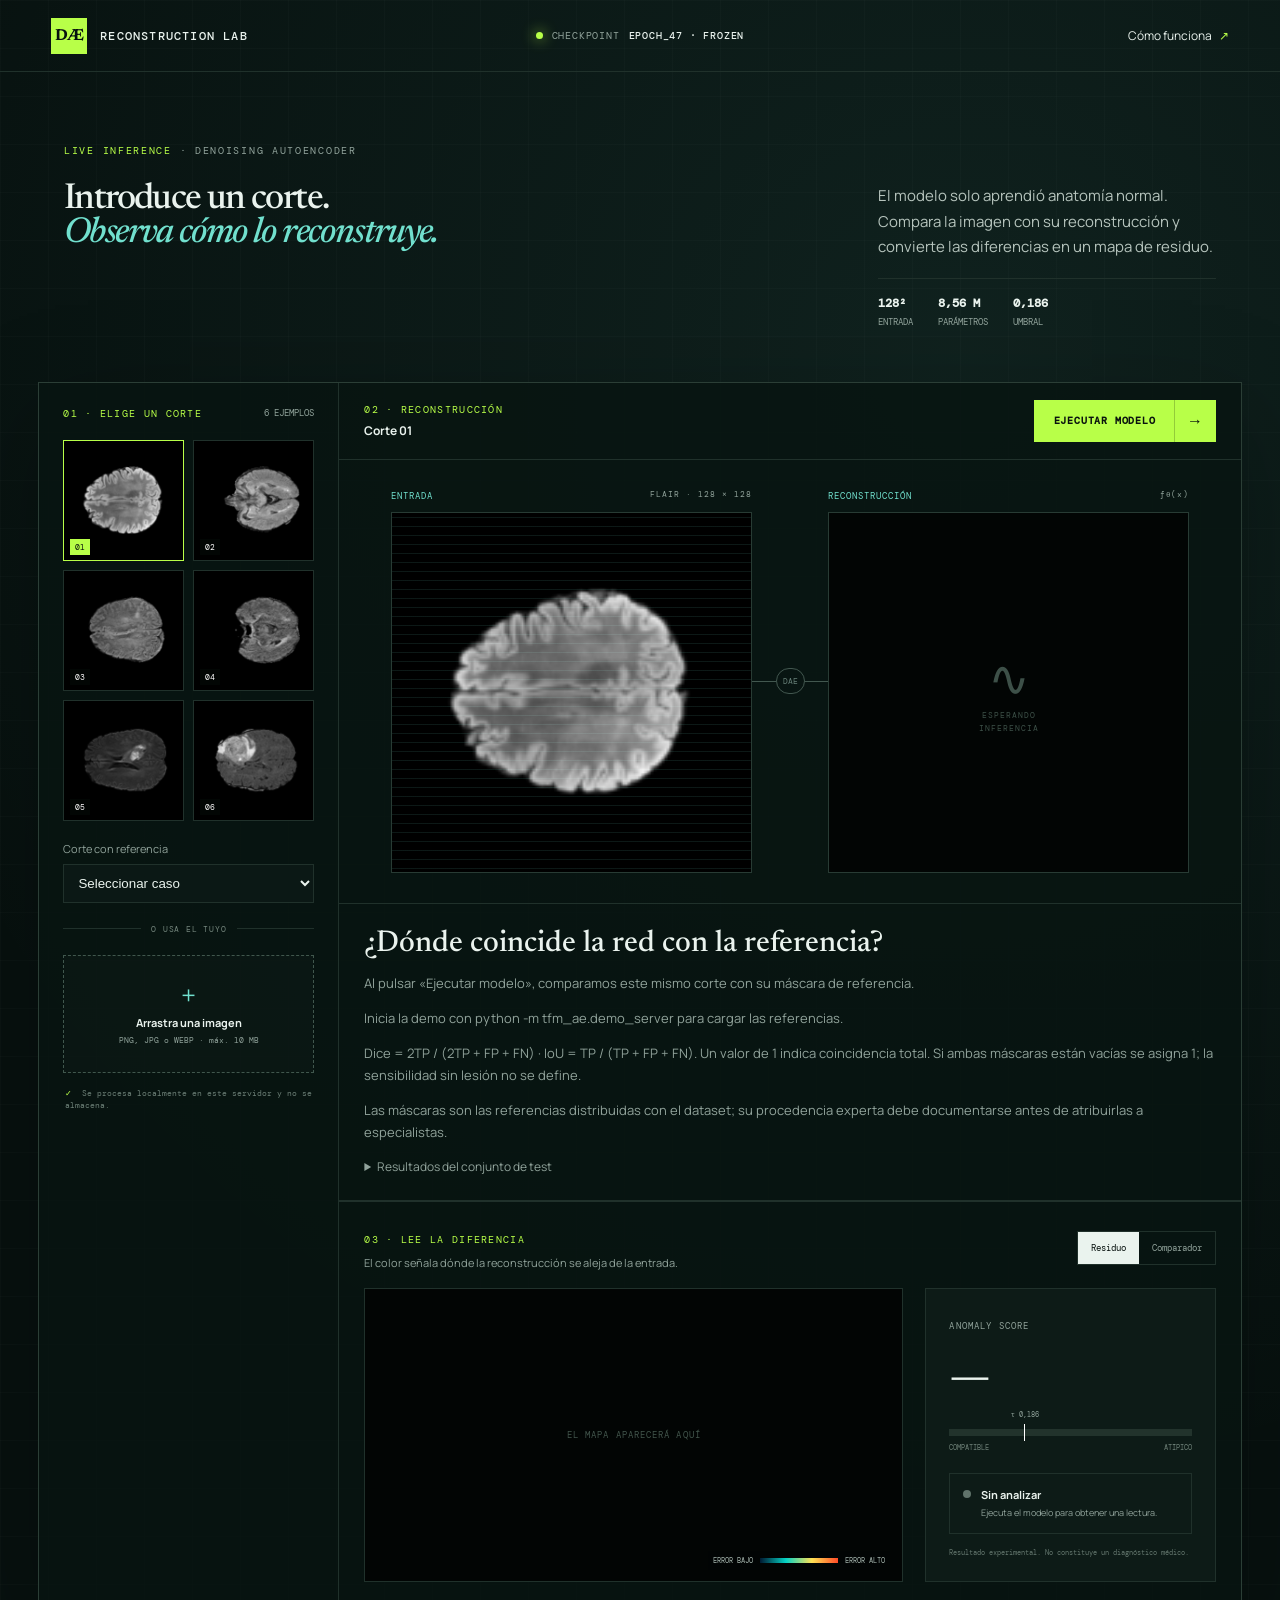
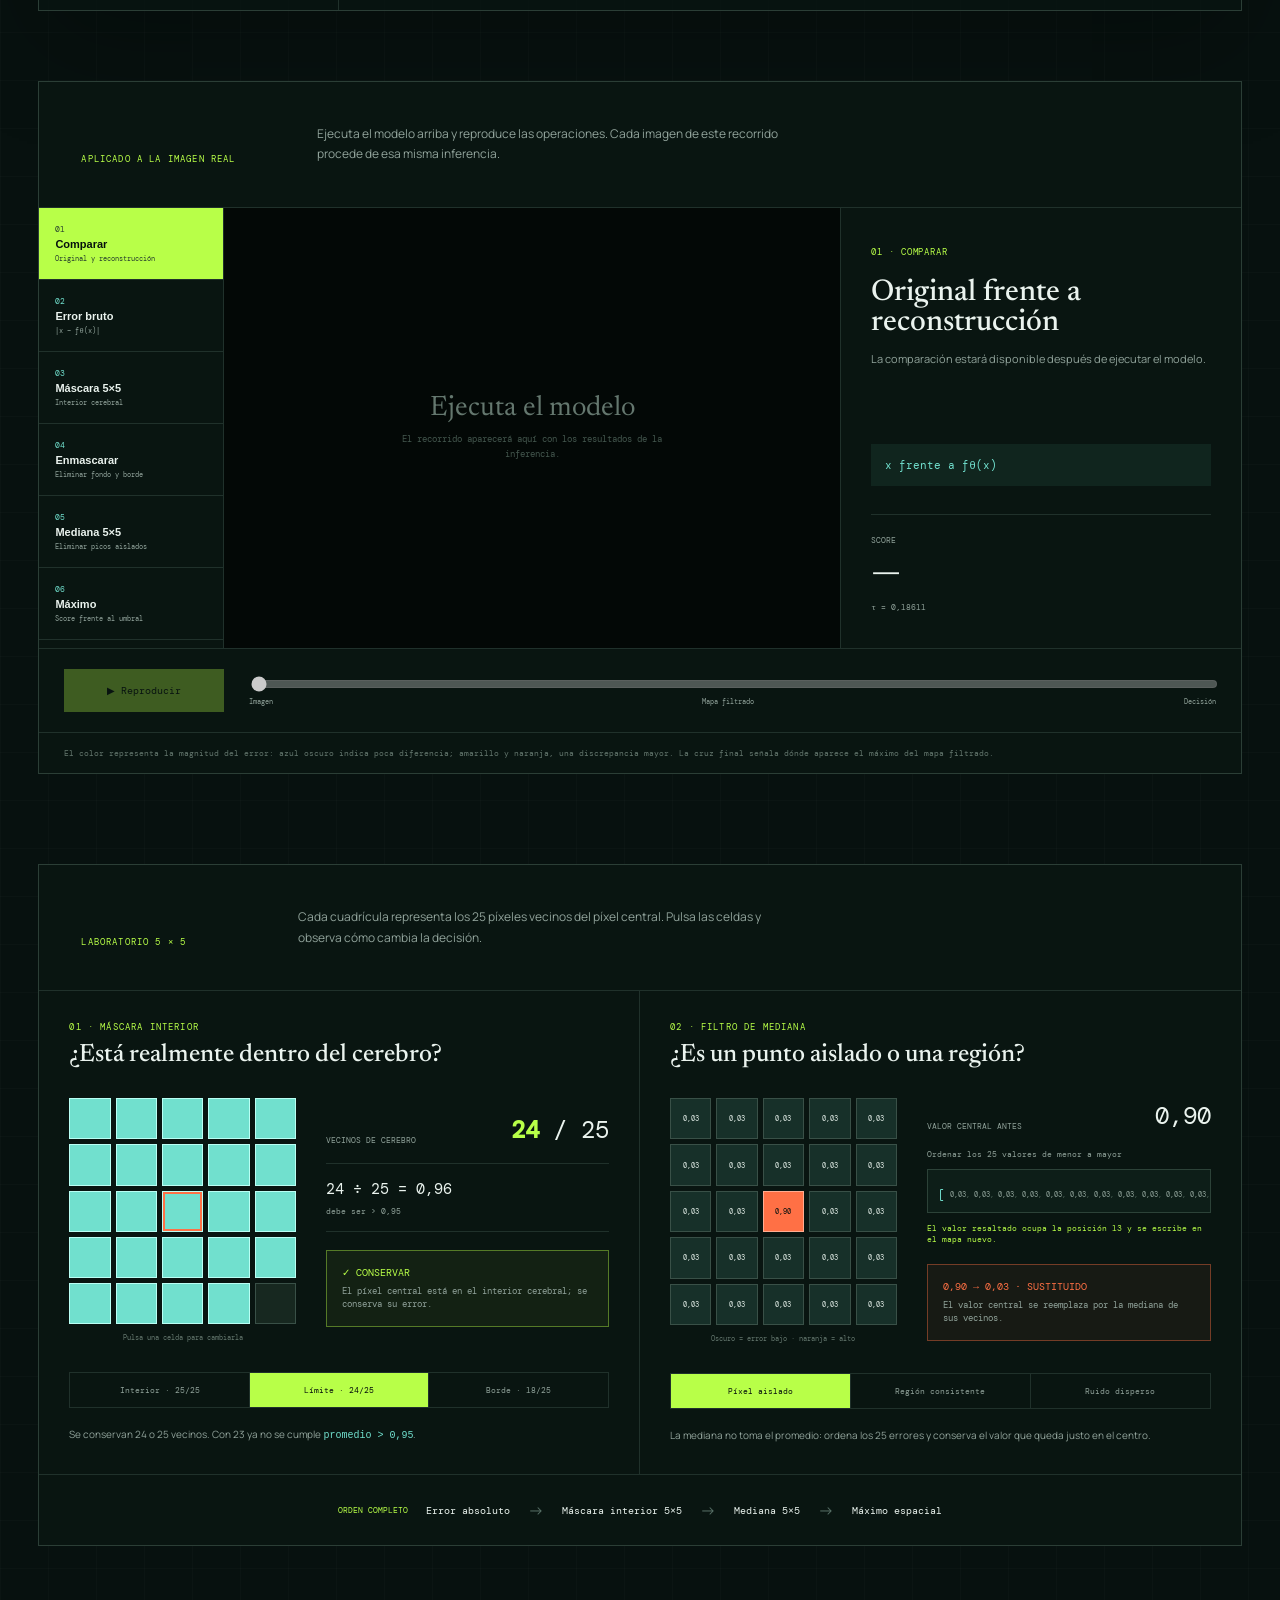
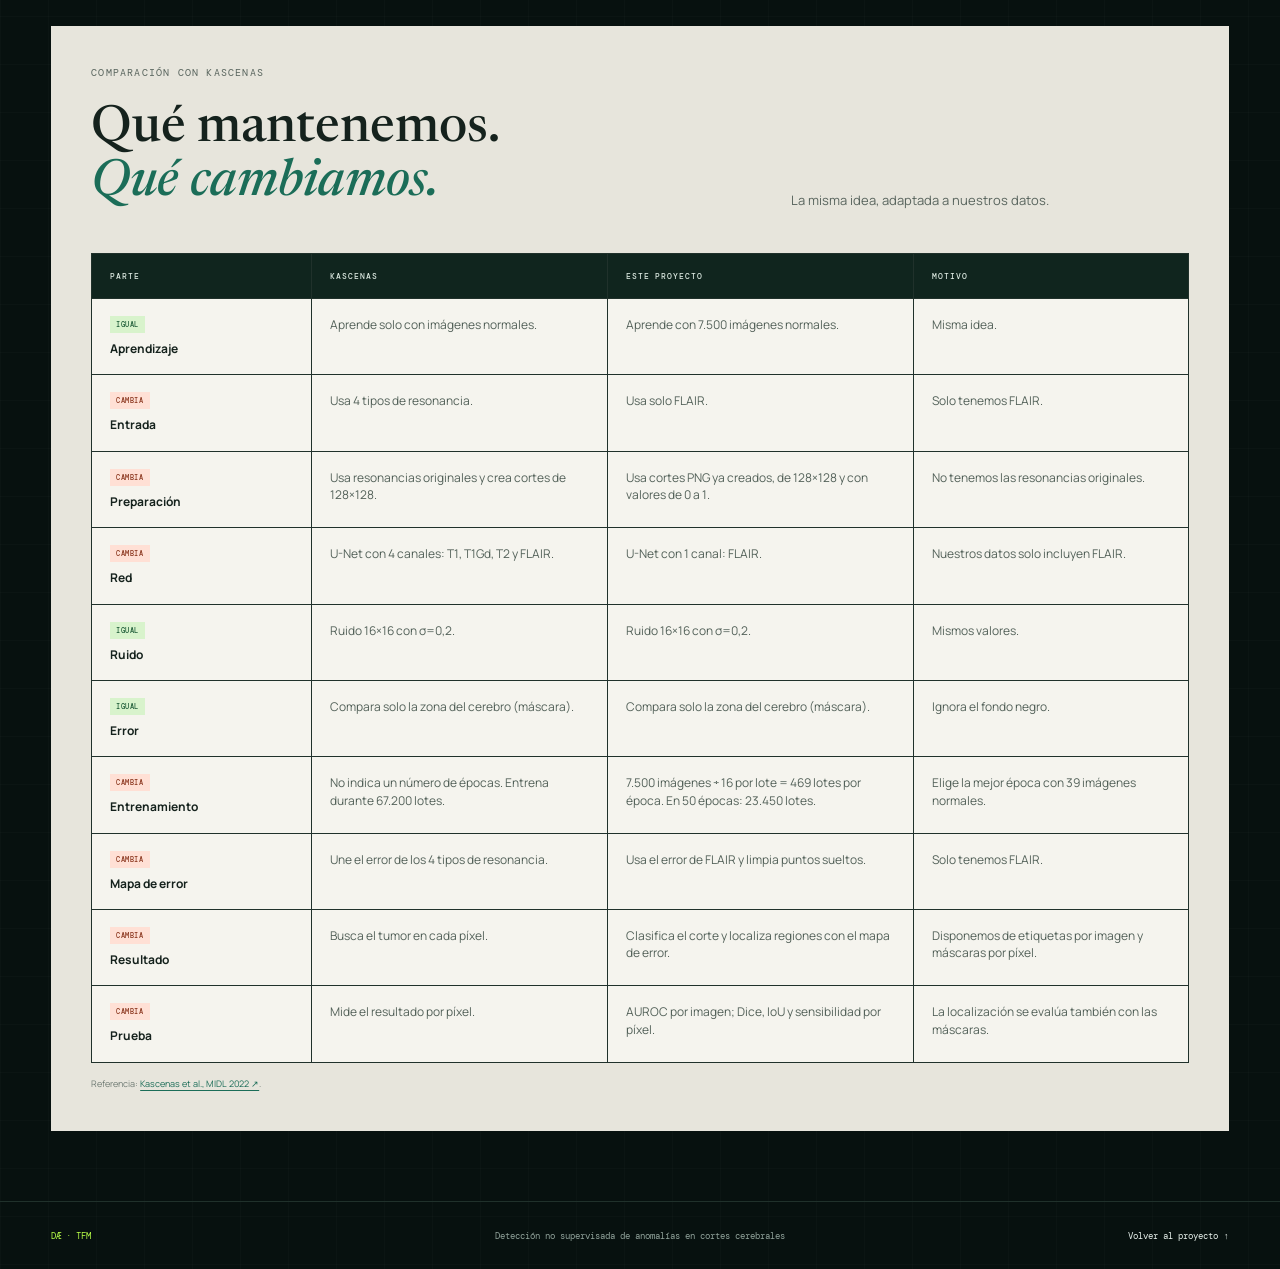
==== commit 53aa631e: "update mascara" ====
--- a/web/demo.html
+++ b/web/demo.html
@@ -9,7 +9,7 @@
   <link rel="preconnect" href="https://fonts.googleapis.com">
   <link rel="preconnect" href="https://fonts.gstatic.com" crossorigin>
   <link href="https://fonts.googleapis.com/css2?family=DM+Mono:wght@400;500&family=Manrope:wght@400;500;600;700&family=Newsreader:opsz,wght@6..72,500;6..72,600&display=swap" rel="stylesheet">
-  <link rel="stylesheet" href="demo.css">
+  <link rel="stylesheet" href="demo.css?v=5">
   <link rel="stylesheet" href="demo-window.css?v=2">
   <style>
     .reference-comparison{margin:0 4vw 70px;padding:40px;background:#e7e5dc;color:#15221d}
@@ -68,6 +68,8 @@
           <button class="sample" data-src="assets/brain-anomaly-high.png" data-name="Corte 06"><img src="assets/brain-anomaly-high.png" alt="Corte cerebral de ejemplo 6"><span>06</span></button>
         </div>
 
+      <label>Corte con referencia <select id="referenceCase"><option value="">Seleccionar caso</option></select></label>
+
         <div class="or"><span>o usa el tuyo</span></div>
         <label class="dropzone" id="dropzone" for="fileInput">
           <input id="fileInput" type="file" accept="image/png,image/jpeg,image/webp">
@@ -96,6 +98,28 @@
             <div class="image-stage result-stage"><div class="placeholder" id="reconPlaceholder"><span>∿</span><small>ESPERANDO<br>INFERENCIA</small></div><img id="reconImage" alt="Reconstrucción generada por el modelo"><div class="processing-grid"></div></div>
           </figure>
         </div>
+
+    <section id="localizationPanel" class="localization-lab" aria-label="Coincidencia con la referencia">
+      <h2>¿Dónde coincide la red con la referencia?</h2>
+      <p>Al pulsar «Ejecutar modelo», comparamos este mismo corte con su máscara de referencia.</p>
+
+
+      <p id="localizationStatus" role="status">Cargando casos disponibles…</p>
+      <div class="localization-metrics" id="localizationMetrics" hidden>
+        <div><span>Dice</span><strong id="diceValue">-</strong></div>
+        <div><span>IoU</span><strong id="iouValue">-</strong></div>
+        <div><span>Sensibilidad</span><strong id="sensitivityValue">-</strong></div>
+      </div>
+      <div class="localization-grid" id="localizationImages" hidden>
+        <figure><img id="referenceMask" alt="Lesión de referencia superpuesta sobre la resonancia"><figcaption>Referencia · verde</figcaption></figure>
+        <figure><img id="predictionMask" alt="Predicción superpuesta sobre la resonancia"><figcaption>Red · naranja</figcaption></figure>
+        <figure><img id="overlapImage" alt="Superposición de referencia y predicción"><figcaption>Verde: solo referencia · Naranja: solo red · Cian: coincidencia</figcaption></figure>
+      </div>
+      <p>Dice = 2TP / (2TP + FP + FN) · IoU = TP / (TP + FP + FN). Un valor de 1 indica coincidencia total. Si ambas máscaras están vacías se asigna 1; la sensibilidad sin lesión no se define.</p>
+      <p>Las máscaras son las referencias distribuidas con el dataset; su procedencia experta debe documentarse antes de atribuirlas a especialistas.</p>
+      <details><summary>Resultados del conjunto de test</summary><p id="localizationAggregate"></p></details>
+    </section>
+
 
         <div class="analysis-panel" id="analysisPanel">
           <div class="analysis-head">
@@ -200,8 +224,8 @@
             <tr><td><span class="method-status same">IGUAL</span>Error</td><td>Compara solo la zona del cerebro (máscara).</td><td>Compara solo la zona del cerebro (máscara).</td><td>Ignora el fondo negro.</td></tr>
             <tr><td><span class="method-status changed">CAMBIA</span>Entrenamiento</td><td>No indica un número de épocas. Entrena durante 67.200 lotes.</td><td>7.500 imágenes ÷ 16 por lote = 469 lotes por época. En 50 épocas: 23.450 lotes.</td><td>Elige la mejor época con 39 imágenes normales.</td></tr>
             <tr><td><span class="method-status changed">CAMBIA</span>Mapa de error</td><td>Une el error de los 4 tipos de resonancia.</td><td>Usa el error de FLAIR y limpia puntos sueltos.</td><td>Solo tenemos FLAIR.</td></tr>
-            <tr><td><span class="method-status changed">CAMBIA</span>Resultado</td><td>Busca el tumor en cada píxel.</td><td>Decide si la imagen es normal o anómala.</td><td>Tenemos una etiqueta por imagen.</td></tr>
-            <tr><td><span class="method-status changed">CAMBIA</span>Prueba</td><td>Mide el resultado por píxel.</td><td>Mide el resultado por imagen.</td><td>Las etiquetas son por imagen.</td></tr>
+            <tr><td><span class="method-status changed">CAMBIA</span>Resultado</td><td>Busca el tumor en cada píxel.</td><td>Clasifica el corte y localiza regiones con el mapa de error.</td><td>Disponemos de etiquetas por imagen y máscaras por píxel.</td></tr>
+            <tr><td><span class="method-status changed">CAMBIA</span>Prueba</td><td>Mide el resultado por píxel.</td><td>AUROC por imagen; Dice, IoU y sensibilidad por píxel.</td><td>La localización se evalúa también con las máscaras.</td></tr>
           </tbody>
         </table>
       </div>
@@ -210,6 +234,6 @@
   </main>
 
   <footer><span>DÆ · TFM</span><p>Detección no supervisada de anomalías en cortes cerebrales</p><a href="index.html">Volver al proyecto ↑</a></footer>
-  <script src="demo.js?v=3"></script>
+  <script src="demo.js?v=5"></script>
 </body>
 </html>
--- a/web/demo.css
+++ b/web/demo.css
@@ -1,3 +1,21 @@
 :root{--ink:#eaf3ee;--muted:#91a39b;--bg:#07110f;--panel:#0b1815;--line:#20312b;--green:#b8ff48;--mint:#71e0ce;--orange:#ff7045;--paper:#eef0e9;--dark:#06100d;--mono:"DM Mono",monospace;--sans:"Manrope",sans-serif;--serif:"Newsreader",serif}*{box-sizing:border-box}html{scroll-behavior:smooth}body{margin:0;background:var(--bg);color:var(--ink);font-family:var(--sans);min-height:100vh;background-image:radial-gradient(circle at 75% 8%,rgba(113,224,206,.08),transparent 27%),linear-gradient(rgba(255,255,255,.015) 1px,transparent 1px),linear-gradient(90deg,rgba(255,255,255,.015) 1px,transparent 1px);background-size:auto,48px 48px,48px 48px}.topbar{height:72px;border-bottom:1px solid var(--line);display:grid;grid-template-columns:1fr auto 1fr;align-items:center;padding:0 4vw;position:relative}.brand{display:flex;align-items:center;gap:13px;color:inherit;text-decoration:none}.brand>span{display:grid;place-items:center;width:36px;height:36px;background:var(--green);color:#07110f;font:700 16px var(--serif)}.brand b{font:500 12px var(--mono);text-transform:uppercase;letter-spacing:.1em}.model-state{display:flex;align-items:center;gap:9px;font:10px var(--mono);letter-spacing:.08em;text-transform:uppercase;color:var(--muted)}.model-state i{width:7px;height:7px;border-radius:50%;background:var(--green);box-shadow:0 0 14px var(--green)}.model-state b{color:var(--ink);font-weight:500}.back-link{justify-self:end;color:var(--ink);text-decoration:none;font-size:12px}.back-link span{color:var(--green);margin-left:5px}main{max-width:1480px;margin:auto}.intro{padding:72px 5vw 54px;display:grid;grid-template-columns:minmax(0,1.5fr) minmax(280px,.7fr);column-gap:7vw}.kicker{grid-column:1/-1;font:10px var(--mono);letter-spacing:.17em;color:var(--muted);margin:0 0 26px}.kicker span{color:var(--green)}h1{font:500 clamp(50px,6vw,92px)/.94 var(--serif);letter-spacing:-.045em;margin:0}h1 em{color:var(--mint);font-weight:500}.intro-copy{align-self:end;color:#b6c4bd;line-height:1.7;font-size:15px;max-width:460px;margin:0 0 18px}.micro-stats{grid-column:2;display:flex;gap:25px;border-top:1px solid var(--line);padding-top:16px}.micro-stats span{font:9px var(--mono);color:var(--muted);text-transform:uppercase}.micro-stats b{display:block;color:var(--ink);font-size:12px;margin-bottom:5px}.lab{margin:0 3vw 70px;border:1px solid #2b3e36;display:grid;grid-template-columns:300px 1fr;background:rgba(8,20,17,.86);box-shadow:0 32px 100px rgba(0,0,0,.28)}.source-panel{padding:24px;border-right:1px solid var(--line)}.panel-heading,.workspace-head,.analysis-head{display:flex;align-items:center;justify-content:space-between}.panel-heading>span,.workspace-head>div>span,.analysis-head>div>span{font:10px var(--mono);letter-spacing:.13em;color:var(--green)}.panel-heading small{font:9px var(--mono);color:var(--muted)}.samples{display:grid;grid-template-columns:repeat(2,1fr);gap:9px;margin-top:20px}.sample{appearance:none;border:1px solid var(--line);padding:0;background:#030806;position:relative;aspect-ratio:1;cursor:pointer;overflow:hidden;transition:border-color .2s,transform .2s}.sample:hover{transform:translateY(-2px);border-color:#648075}.sample.active{border-color:var(--green);box-shadow:inset 0 0 0 1px var(--green)}.sample img{width:100%;height:100%;object-fit:cover;display:block;filter:grayscale(1)}.sample span{position:absolute;left:6px;bottom:5px;background:rgba(3,8,6,.8);padding:3px 5px;color:white;font:8px var(--mono)}.sample.active span{background:var(--green);color:var(--dark)}.or{display:flex;align-items:center;gap:10px;margin:21px 0;color:#75877e;font:8px var(--mono);text-transform:uppercase;letter-spacing:.1em}.or:before,.or:after{content:"";height:1px;background:var(--line);flex:1}.dropzone{height:118px;border:1px dashed #40574d;display:flex;flex-direction:column;justify-content:center;align-items:center;cursor:pointer;transition:.2s;background:rgba(255,255,255,.012)}.dropzone:hover,.dropzone.dragging{border-color:var(--mint);background:rgba(113,224,206,.05)}.dropzone input{display:none}.upload-icon{font:300 23px var(--mono);color:var(--mint);line-height:1}.dropzone b{font-size:11px;margin-top:9px}.dropzone small{font:8px var(--mono);color:var(--muted);margin-top:5px}.privacy{font:8px/1.55 var(--mono);color:#6e8178;margin:14px 2px 0}.privacy i{font-style:normal;color:var(--green);margin-right:5px}.workspace{min-width:0}.workspace-head{height:77px;border-bottom:1px solid var(--line);padding:0 25px}.workspace-head>div{display:flex;flex-direction:column;gap:6px}.workspace-head>div>b{font-size:12px}.run-button{border:0;background:var(--green);height:42px;padding:0 0 0 20px;color:#0a130f;font:700 10px var(--mono);letter-spacing:.08em;text-transform:uppercase;display:flex;align-items:center;gap:18px;cursor:pointer}.run-button i{font-style:normal;border-left:1px solid rgba(0,0,0,.2);height:42px;display:grid;place-items:center;width:42px;font-size:16px}.run-button:hover{background:#c8ff6e}.run-button.loading{pointer-events:none;opacity:.75}.run-button.loading i{font-size:0}.run-button.loading i:after{content:"";width:13px;height:13px;border:2px solid #07110f;border-right-color:transparent;border-radius:50%;animation:spin .7s linear infinite}@keyframes spin{to{transform:rotate(360deg)}}.error-banner{display:none;margin:18px 25px 0;padding:12px 15px;border:1px solid rgba(255,112,69,.55);background:rgba(255,112,69,.08);color:#ffc1ae;font:10px/1.5 var(--mono)}.error-banner.visible{display:block}.viewer-grid{display:grid;grid-template-columns:minmax(210px,1fr) 76px minmax(210px,1fr);align-items:center;padding:30px clamp(20px,4vw,64px);max-width:950px;margin:auto}.scan-card{margin:0;min-width:0}.scan-card figcaption{display:flex;justify-content:space-between;margin-bottom:10px;font:9px var(--mono);letter-spacing:.11em;color:var(--mint)}.scan-card figcaption small{color:var(--muted)}.image-stage{position:relative;aspect-ratio:1;background:#020504;border:1px solid #283b34;overflow:hidden}.image-stage>img{width:100%;height:100%;object-fit:contain;display:block;filter:grayscale(1)}.scanline{position:absolute;inset:0;background:linear-gradient(transparent 49%,rgba(113,224,206,.11) 50%,transparent 51%);background-size:100% 9px;pointer-events:none;mix-blend-mode:screen}.result-stage>img{display:none}.result-stage.ready>img{display:block}.placeholder{position:absolute;inset:0;display:grid;place-content:center;text-align:center;color:#3d5048}.placeholder span{font:50px var(--serif)}.placeholder small{font:8px/1.6 var(--mono);letter-spacing:.13em}.result-stage.ready .placeholder{display:none}.processing-grid{display:none;position:absolute;inset:0;background:repeating-linear-gradient(0deg,transparent 0 15px,rgba(184,255,72,.08) 16px),repeating-linear-gradient(90deg,transparent 0 15px,rgba(184,255,72,.08) 16px)}.result-stage.processing .processing-grid{display:block;animation:blink .7s steps(2) infinite}@keyframes blink{50%{opacity:.3}}.flow-arrow{display:flex;align-items:center;color:#678078;font:8px var(--mono)}.flow-arrow i{height:1px;background:#42574f;flex:1}.flow-arrow span{border:1px solid #42574f;border-radius:20px;padding:7px 6px}.analysis-panel{border-top:1px solid var(--line);padding:24px 25px 28px}.analysis-head p{font-size:11px;color:var(--muted);margin:7px 0 0}.view-tabs{display:flex;border:1px solid var(--line)}.view-tabs button{border:0;background:transparent;color:var(--muted);padding:10px 13px;font:9px var(--mono);cursor:pointer}.view-tabs button.active{background:var(--ink);color:var(--dark)}.result-layout{display:grid;grid-template-columns:minmax(260px,1.3fr) minmax(240px,.7fr);gap:22px;margin-top:18px}.heatmap-wrap{position:relative;background:#020504;border:1px solid var(--line);min-height:255px;display:grid;place-items:center;overflow:hidden}.heatmap-wrap>img{height:100%;max-height:300px;aspect-ratio:1;object-fit:contain;display:none}.heatmap-wrap.ready>img{display:block}.heatmap-empty{font:9px var(--mono);letter-spacing:.12em;color:#42554c;text-transform:uppercase}.heatmap-wrap.ready .heatmap-empty{display:none}.heat-legend{position:absolute;right:12px;bottom:11px;display:flex;gap:7px;align-items:center;font:7px var(--mono);color:#a6b6af;background:rgba(2,5,4,.78);padding:5px}.heat-legend i{width:78px;height:5px;background:linear-gradient(90deg,#001932,#05d2c5,#ffe154,#ff4b27)}.compare-view{display:none;position:absolute;inset:0;margin:auto;width:min(100%,300px);aspect-ratio:1}.compare-view>img,.compare-after img{width:100%;height:100%;object-fit:contain;filter:grayscale(1)}.compare-after{position:absolute;inset:0 50% 0 0;overflow:hidden;border-right:1px solid var(--green)}.compare-after img{width:300px;max-width:none}.compare-view input{position:absolute;inset:0;width:100%;height:100%;opacity:0;cursor:ew-resize;margin:0}.compare-label{position:absolute;top:9px;background:rgba(5,14,11,.82);padding:5px 7px;font:7px var(--mono);color:white}.compare-label.before{left:9px}.compare-label.after{right:9px}.heatmap-wrap.compare-mode>img,.heatmap-wrap.compare-mode .heat-legend{display:none}.heatmap-wrap.compare-mode .compare-view{display:block}.score-card{border:1px solid var(--line);padding:23px;background:#0d1b17}.score-label{font:9px var(--mono);letter-spacing:.13em;color:var(--muted)}.score-card>strong{display:block;font:500 clamp(44px,5vw,68px)/1 var(--serif);margin:14px 0 17px}.gauge{height:7px;background:#22332c;position:relative}.gauge>i{display:block;height:100%;width:0;background:linear-gradient(90deg,var(--mint),var(--green),var(--orange));transition:width .7s cubic-bezier(.2,.8,.2,1)}.gauge>b{position:absolute;left:31%;top:-5px;width:1px;height:17px;background:white}.gauge>b span{position:absolute;bottom:22px;left:50%;transform:translateX(-50%);white-space:nowrap;font:7px var(--mono);color:var(--muted)}.gauge-labels{display:flex;justify-content:space-between;font:7px var(--mono);color:#6e8178;margin-top:7px;text-transform:uppercase}.verdict{display:flex;gap:10px;margin-top:21px;padding:13px;border:1px solid var(--line)}.verdict>i{width:8px;height:8px;border-radius:50%;margin-top:3px;background:#60736b}.verdict div{display:flex;flex-direction:column;gap:4px}.verdict b{font-size:11px}.verdict span{font-size:9px;line-height:1.45;color:var(--muted)}.verdict.normal{border-color:rgba(184,255,72,.35);background:rgba(184,255,72,.04)}.verdict.normal>i{background:var(--green);box-shadow:0 0 10px var(--green)}.verdict.anomaly{border-color:rgba(255,112,69,.4);background:rgba(255,112,69,.05)}.verdict.anomaly>i{background:var(--orange);box-shadow:0 0 10px var(--orange)}.warning{font:7px/1.5 var(--mono);color:#64776e;margin:14px 0 0}.how-read{border-top:1px solid var(--line);border-bottom:1px solid var(--line);margin:0 3vw 70px;display:grid;grid-template-columns:.75fr repeat(3,1fr)}.how-read>span{padding:35px 28px;font:9px var(--mono);color:var(--green);letter-spacing:.14em}.how-read>div{padding:30px;border-left:1px solid var(--line)}.how-read b{font:9px var(--mono);color:var(--mint)}.how-read h2{font:500 23px var(--serif);margin:18px 0 8px}.how-read p{font-size:10px;line-height:1.6;color:var(--muted);margin:0}footer{border-top:1px solid var(--line);display:grid;grid-template-columns:1fr auto 1fr;padding:28px 4vw;font:9px var(--mono);color:var(--muted)}footer>span{color:var(--green)}footer p{margin:0}footer a{justify-self:end;color:var(--ink);text-decoration:none}@media(max-width:980px){.lab{grid-template-columns:230px}.viewer-grid{padding:28px 20px}.intro{grid-template-columns:1fr}.intro-copy,.micro-stats{grid-column:1;margin-top:30px}.how-read{grid-template-columns:1fr 1fr}.how-read>span{grid-column:1/-1}.how-read>div:nth-of-type(1){border-left:0}}@media(max-width:760px){.topbar{grid-template-columns:1fr auto}.model-state{display:none}.intro{padding-top:50px}.lab{grid-template-columns:1fr;margin-inline:4vw}.source-panel{border-right:0;border-bottom:1px solid var(--line)}.samples{grid-template-columns:repeat(6,1fr)}.dropzone{height:90px}.viewer-grid{grid-template-columns:1fr 32px 1fr}.flow-arrow span{display:none}.result-layout{grid-template-columns:1fr}.heatmap-wrap{min-height:300px}.score-card>strong{font-size:58px}}@media(max-width:520px){.topbar{padding:0 5vw}.brand b,.back-link{font-size:9px}h1{font-size:48px}.micro-stats{gap:16px;flex-wrap:wrap}.lab{margin-inline:0;border-left:0;border-right:0}.source-panel,.analysis-panel{padding:20px 5vw}.samples{grid-template-columns:repeat(3,1fr)}.workspace-head{padding-inline:5vw}.workspace-head>div>b{display:none}.viewer-grid{grid-template-columns:1fr;gap:13px}.flow-arrow{transform:rotate(90deg);width:40px;justify-self:center}.result-layout{grid-template-columns:1fr}.how-read{grid-template-columns:1fr;margin-inline:0}.how-read>div{border-left:0;border-top:1px solid var(--line)}footer{grid-template-columns:1fr;gap:10px}footer a{justify-self:start}}
 
 .intro h1{font-size:clamp(24px,2.8vw,42px)}
+
+.localization-lab{margin:40px 3vw;padding:30px;border:1px solid var(--line);color:var(--ink)}
+.localization-lab p{line-height:1.7;color:var(--muted);font-size:13px}
+.localization-lab select{padding:10px;max-width:100%;background:var(--panel);color:var(--ink)}
+.localization-grid{display:grid;grid-template-columns:repeat(3,1fr);gap:20px}.localization-grid[hidden]{display:none}
+.localization-grid figure{margin:0}.localization-grid img{width:100%;image-rendering:pixelated;background:black}.localization-grid figcaption{font-size:12px;line-height:1.6}
+@media(max-width:650px){.localization-grid{grid-template-columns:1fr}}
+
+.workspace .localization-lab{margin:0;padding:25px;border-width:1px 0;border-color:var(--line)}
+.localization-lab h2{font:500 30px var(--serif);margin:0 0 10px}
+.localization-metrics{display:grid;grid-template-columns:repeat(3,1fr);gap:12px;margin:18px 0 24px}
+.localization-metrics[hidden]{display:none}.localization-metrics>div{padding:18px;border:1px solid var(--line);background:var(--panel)}
+.localization-metrics span{display:block;font:10px var(--mono);text-transform:uppercase;color:var(--muted)}
+.localization-metrics strong{display:block;margin-top:8px;font:32px var(--mono);color:var(--mint)}
+.source-panel>label:not(.dropzone){display:block;margin-top:20px;font-size:11px;color:var(--muted)}
+#referenceCase{display:block;width:100%;margin-top:8px;padding:10px;background:var(--panel);color:var(--ink);border:1px solid var(--line)}
+.localization-lab details{margin-top:15px;font-size:12px;color:var(--muted)}
+@media(max-width:560px){.localization-metrics{gap:6px}.localization-metrics>div{padding:10px}.localization-metrics strong{font-size:24px}}
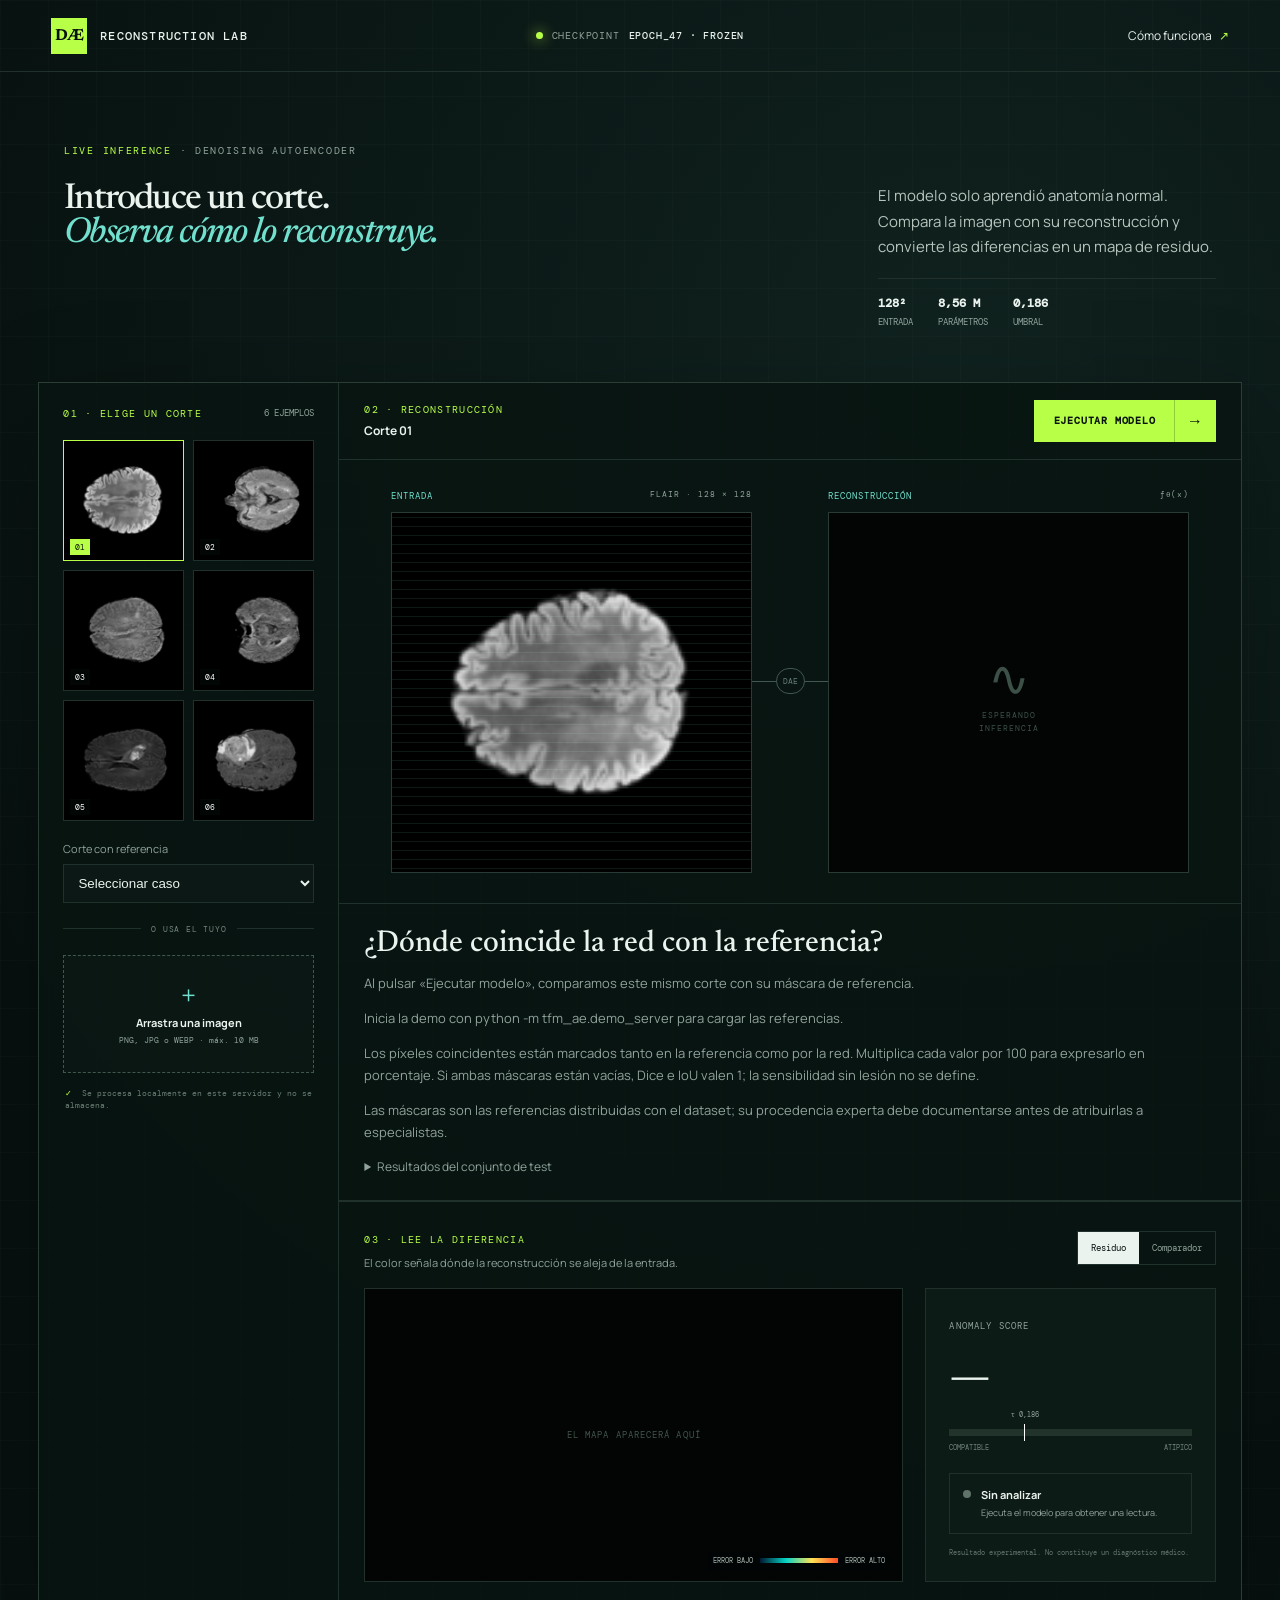
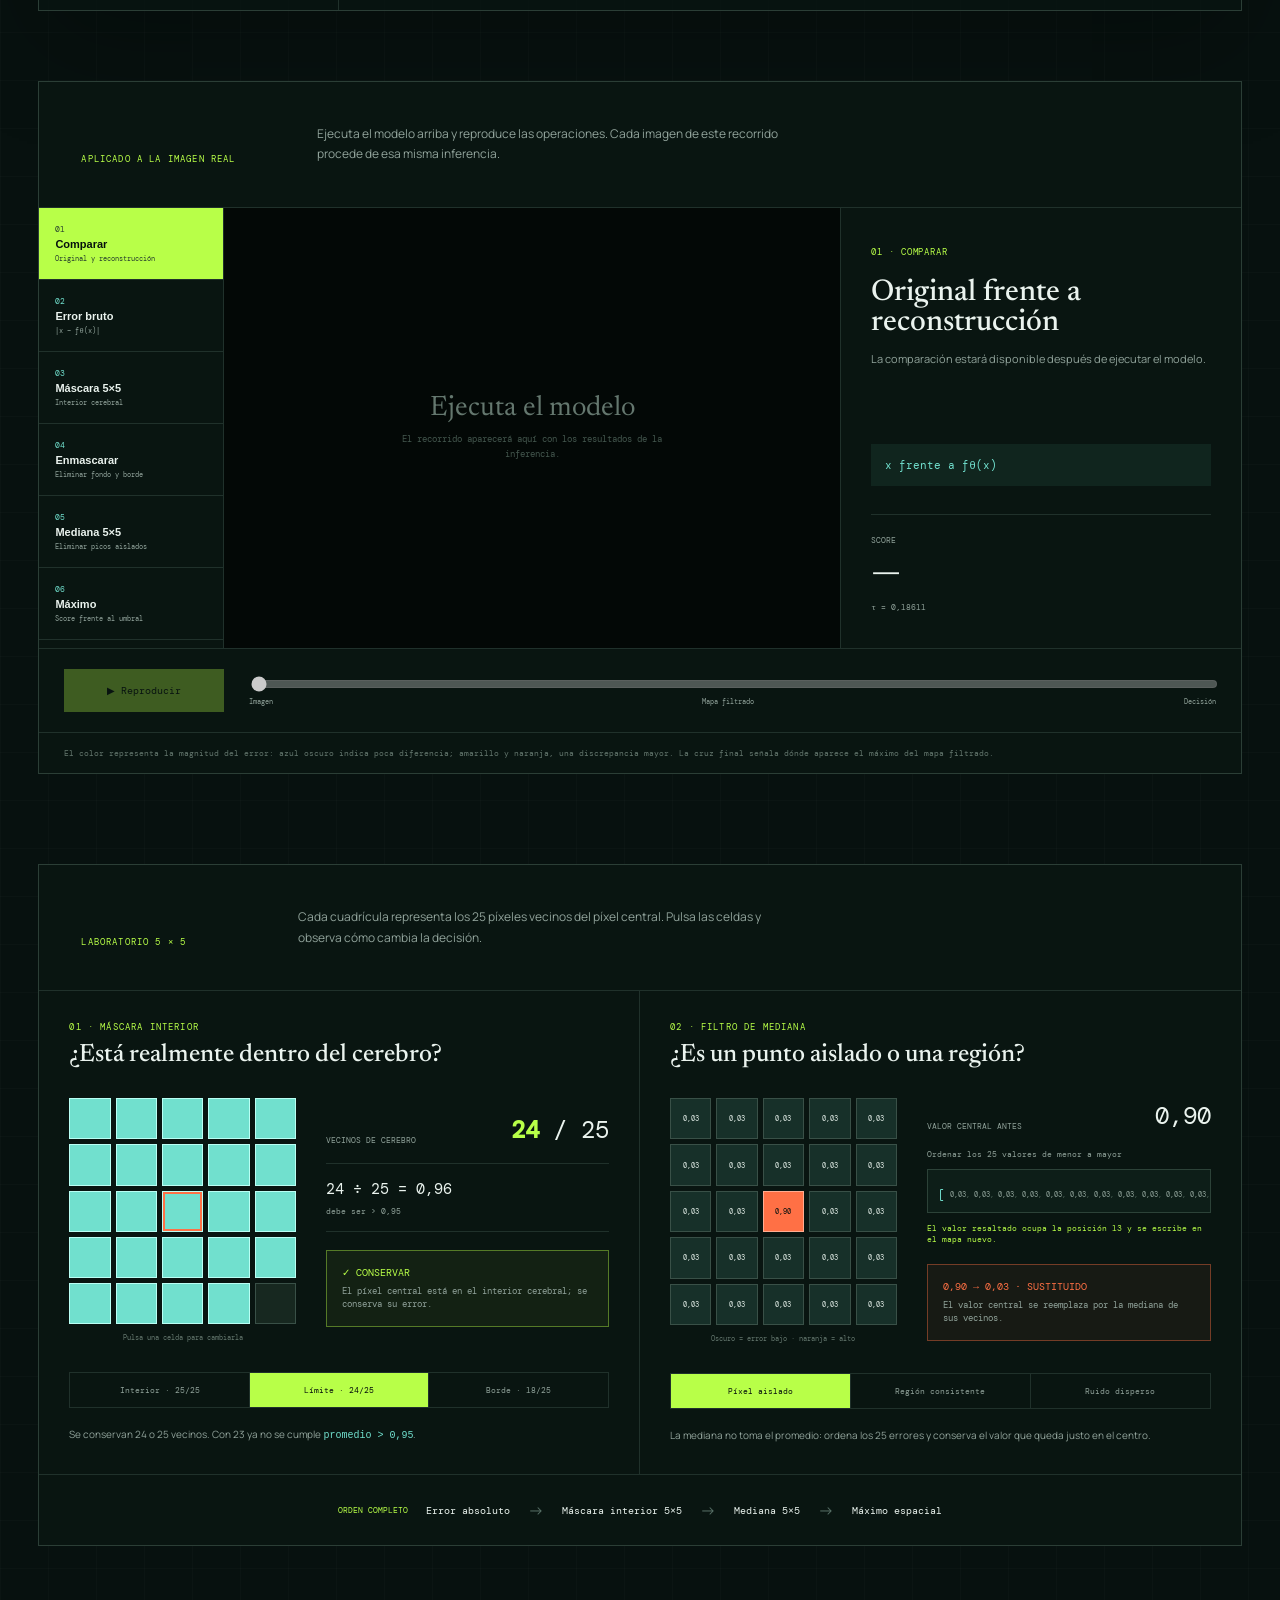
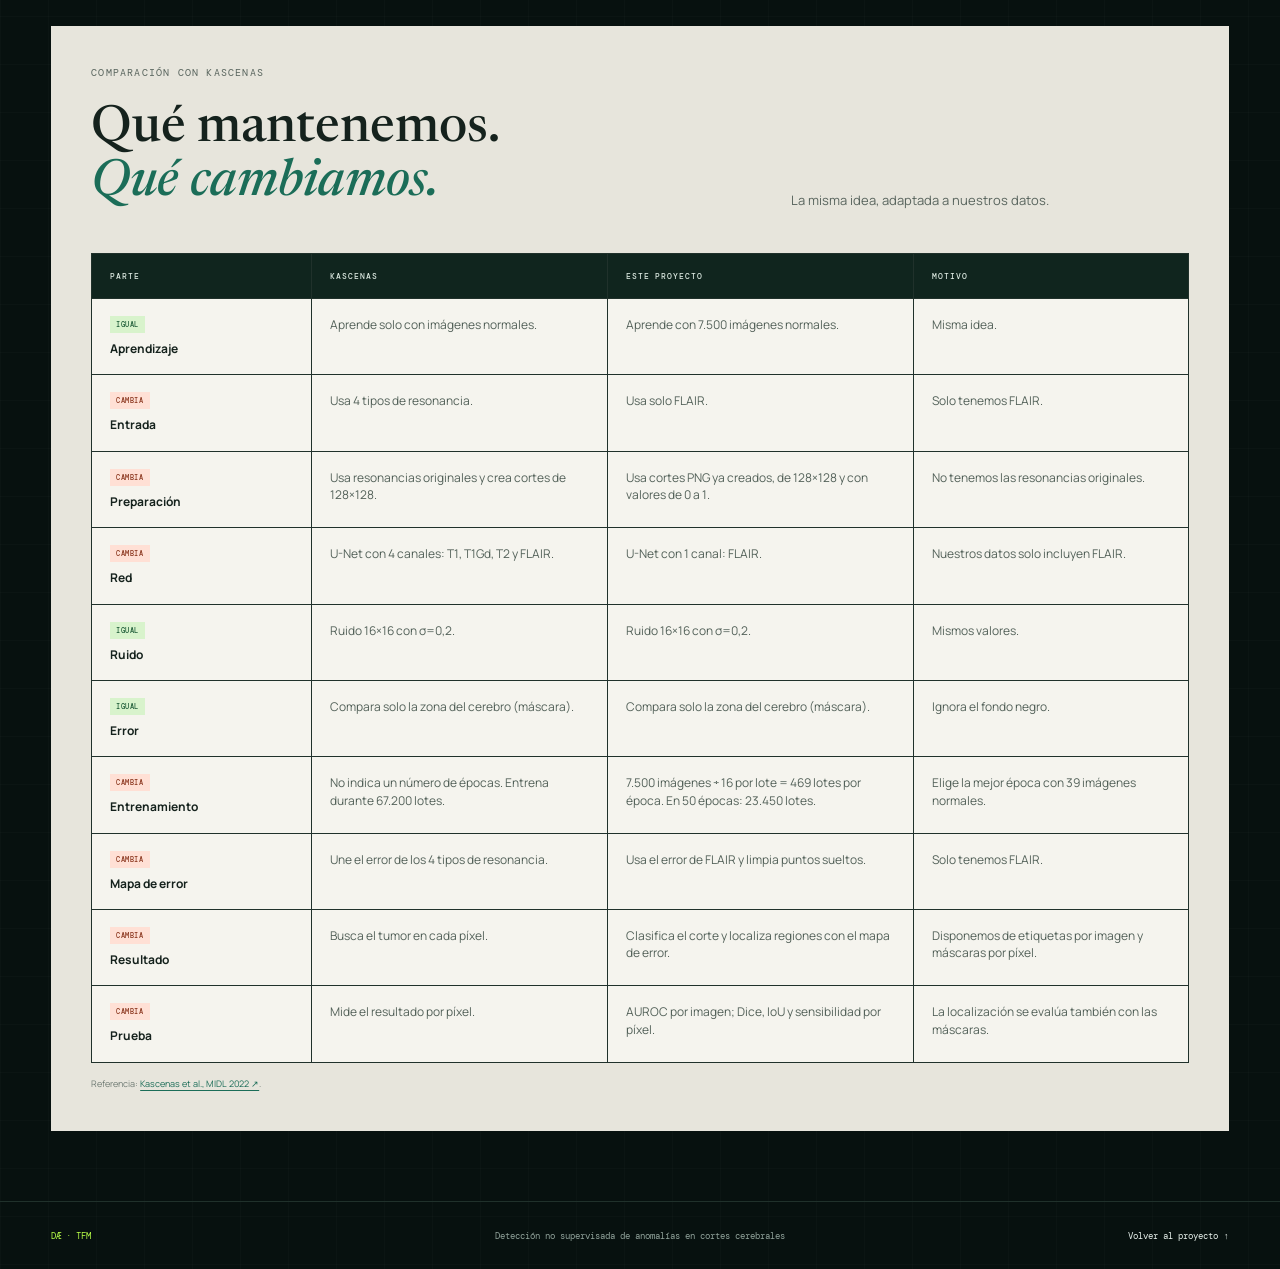
==== commit fcd89351: "update" ====
--- a/web/demo.html
+++ b/web/demo.html
@@ -9,7 +9,7 @@
   <link rel="preconnect" href="https://fonts.googleapis.com">
   <link rel="preconnect" href="https://fonts.gstatic.com" crossorigin>
   <link href="https://fonts.googleapis.com/css2?family=DM+Mono:wght@400;500&family=Manrope:wght@400;500;600;700&family=Newsreader:opsz,wght@6..72,500;6..72,600&display=swap" rel="stylesheet">
-  <link rel="stylesheet" href="demo.css?v=5">
+  <link rel="stylesheet" href="demo.css?v=6">
   <link rel="stylesheet" href="demo-window.css?v=2">
   <style>
     .reference-comparison{margin:0 4vw 70px;padding:40px;background:#e7e5dc;color:#15221d}
@@ -106,16 +106,16 @@
 
       <p id="localizationStatus" role="status">Cargando casos disponibles…</p>
       <div class="localization-metrics" id="localizationMetrics" hidden>
-        <div><span>Dice</span><strong id="diceValue">-</strong></div>
-        <div><span>IoU</span><strong id="iouValue">-</strong></div>
-        <div><span>Sensibilidad</span><strong id="sensitivityValue">-</strong></div>
+        <div><span>Dice</span><strong id="diceValue">-</strong><div class="metric-formula" aria-label="Dos por píxeles coincidentes dividido entre píxeles de referencia más píxeles de la red"><b>2 × píxeles coincidentes</b><i>píxeles de referencia + píxeles de la red</i></div></div>
+        <div><span>IoU</span><strong id="iouValue">-</strong><div class="metric-formula" aria-label="Píxeles coincidentes dividido entre píxeles marcados por cualquiera de las dos, sin repetir"><b>píxeles coincidentes</b><i>píxeles marcados por cualquiera, sin repetir</i></div></div>
+        <div><span>Sensibilidad</span><strong id="sensitivityValue">-</strong><div class="metric-formula" aria-label="Píxeles coincidentes dividido entre píxeles de referencia"><b>píxeles coincidentes</b><i>píxeles de referencia</i></div></div>
       </div>
       <div class="localization-grid" id="localizationImages" hidden>
         <figure><img id="referenceMask" alt="Lesión de referencia superpuesta sobre la resonancia"><figcaption>Referencia · verde</figcaption></figure>
         <figure><img id="predictionMask" alt="Predicción superpuesta sobre la resonancia"><figcaption>Red · naranja</figcaption></figure>
         <figure><img id="overlapImage" alt="Superposición de referencia y predicción"><figcaption>Verde: solo referencia · Naranja: solo red · Cian: coincidencia</figcaption></figure>
       </div>
-      <p>Dice = 2TP / (2TP + FP + FN) · IoU = TP / (TP + FP + FN). Un valor de 1 indica coincidencia total. Si ambas máscaras están vacías se asigna 1; la sensibilidad sin lesión no se define.</p>
+      <p>Los píxeles coincidentes están marcados tanto en la referencia como por la red. Multiplica cada valor por 100 para expresarlo en porcentaje. Si ambas máscaras están vacías, Dice e IoU valen 1; la sensibilidad sin lesión no se define.</p>
       <p>Las máscaras son las referencias distribuidas con el dataset; su procedencia experta debe documentarse antes de atribuirlas a especialistas.</p>
       <details><summary>Resultados del conjunto de test</summary><p id="localizationAggregate"></p></details>
     </section>
--- a/web/demo.css
+++ b/web/demo.css
@@ -15,6 +15,10 @@
 .localization-metrics[hidden]{display:none}.localization-metrics>div{padding:18px;border:1px solid var(--line);background:var(--panel)}
 .localization-metrics span{display:block;font:10px var(--mono);text-transform:uppercase;color:var(--muted)}
 .localization-metrics strong{display:block;margin-top:8px;font:32px var(--mono);color:var(--mint)}
+.metric-formula{margin-top:18px;font:11px/1.5 var(--sans);text-align:center;color:var(--muted);overflow-wrap:anywhere}
+.metric-formula b,.metric-formula i{display:block;font-weight:400;font-style:normal;padding:6px 0}
+.metric-formula b{border-bottom:1px solid var(--muted);color:var(--ink)}
+@media(max-width:560px){.localization-metrics{grid-template-columns:1fr}.metric-formula{font-size:12px;margin-top:10px}}
 .source-panel>label:not(.dropzone){display:block;margin-top:20px;font-size:11px;color:var(--muted)}
 #referenceCase{display:block;width:100%;margin-top:8px;padding:10px;background:var(--panel);color:var(--ink);border:1px solid var(--line)}
 .localization-lab details{margin-top:15px;font-size:12px;color:var(--muted)}
